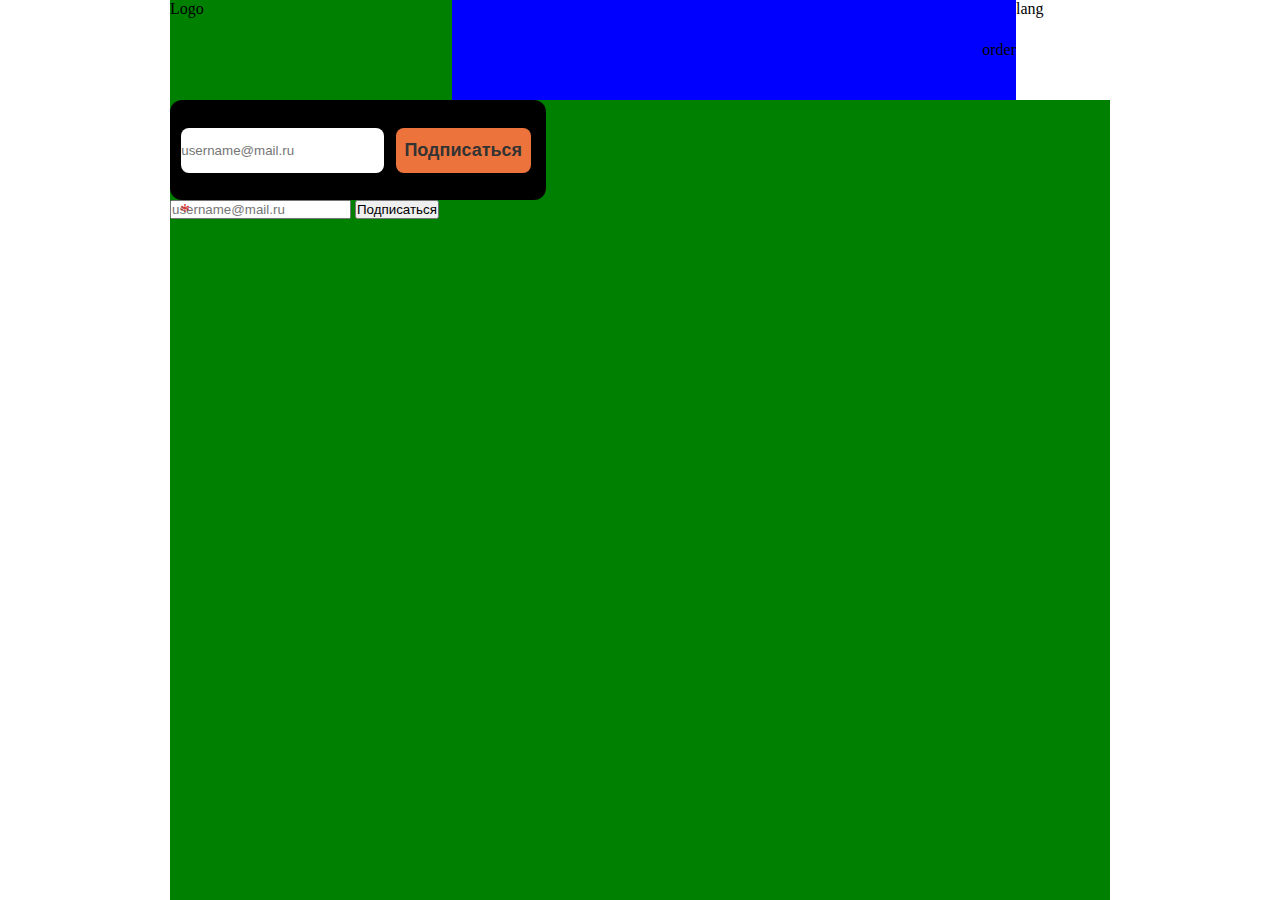
==== index.html @ dcf35868 "123" ====
<!DOCTYPE html>
<html lang="en">

<head>
   <link rel="stylesheet" href="main.css">
   <meta charset="UTF-8">
   <meta http-equiv="X-UA-Compatible" content="IE=edge">
   <meta name="viewport" content="width=device-width, initial-scale=1.0">
   <title>Gassel.pro</title>
</head>

<body>
   <div class="contant">

      <div class="header">
         <div class="header__logo">Logo</div>
         <div class="header__ordermenu">order</div>
         <div class="header__langpanel">lang</div>
      </div>
      <form action="http://mail.hackwork.ru/index.php/lists/yf9056hvs7856/subscribe" method="post">
         <div class="box box-primary borderless"
            style="width: 40%; height: 100px; display: flex; background: black; border-radius: 12px;">

            <div class="box-body" style="width: 60%; float: left; display: flex; ">

               <div class="form-group field-text wrap-email"
                  style="display: flex; width: 100%; justify-content: center; align-items: center;">
                  <input class="form-control field-email field-type-text" placeholder="username@mail.ru" type="text"
                     name="EMAIL" id="EMAIL" style="width: 90%; height: 45%; border-radius: 8px; border: none;" />
               </div>

            </div>
            <div class="box-footer" style="width: 40%;">
               <div class="pull-right" style="display: flex; align-items: center;width: 100%; height: 100%;">
                  <input type="submit" class="btn btn-primary btn-flat" name="yt0" value="Подписаться" style="
                     width: 90%; 
                     height: 45%;
                     border: 0;
                     background: #ec733c;
                     color: #333;
                     font-weight: bold;
                     font-size: 18px;
                     display: inline-block;
                     border-radius: 8px;" />
               </div>
               <div class="clearfix"></div>
            </div>
         </div>
      </form>

      <form class="subform" action="http://mail.hackwork.ru/index.php/lists/yf9056hvs7856/subscribe"" method=" post">
         <div class="sub-wrap-email">
            <div style="position: relative;display: inline-block;" class="wrap-input">
               <span style="color:#d42d2d;font-size:20px;position: absolute;top:0;left: 10px">*</span>
               <input placeholder="username@mail.ru" type="text" class="sub-input" name="EMAIL" id="EMAIL" required="">
            </div>
            <button type="submit" class="sub-btn">Подписаться</button>
         </div>
      </form>


   </div>
</body>

</html>
---- main.css ----
*{
   margin: 0;
   padding: 0;
}

.contant{
   width: 940px;
   height: 900px;
   margin:  0 auto;
   background: green;
}

.header{
   width: 100%;
   height: 100px;
   background: red;
   display: flex;
   align-items: center;
}
.header__logo{
   display: flex;
   background: green;
   height: 100%;
   width: 30%;
}
.header__ordermenu{
   width: 60%;
   display: flex;
   height: 100%;
   background: blue;
   flex-direction: row-reverse;
   align-items: center;
}

.header__langpanel{
   display: flex;
   width: 10%;
   background: white;
   height: 100%;
   flex-directi
   align-items: center;
}
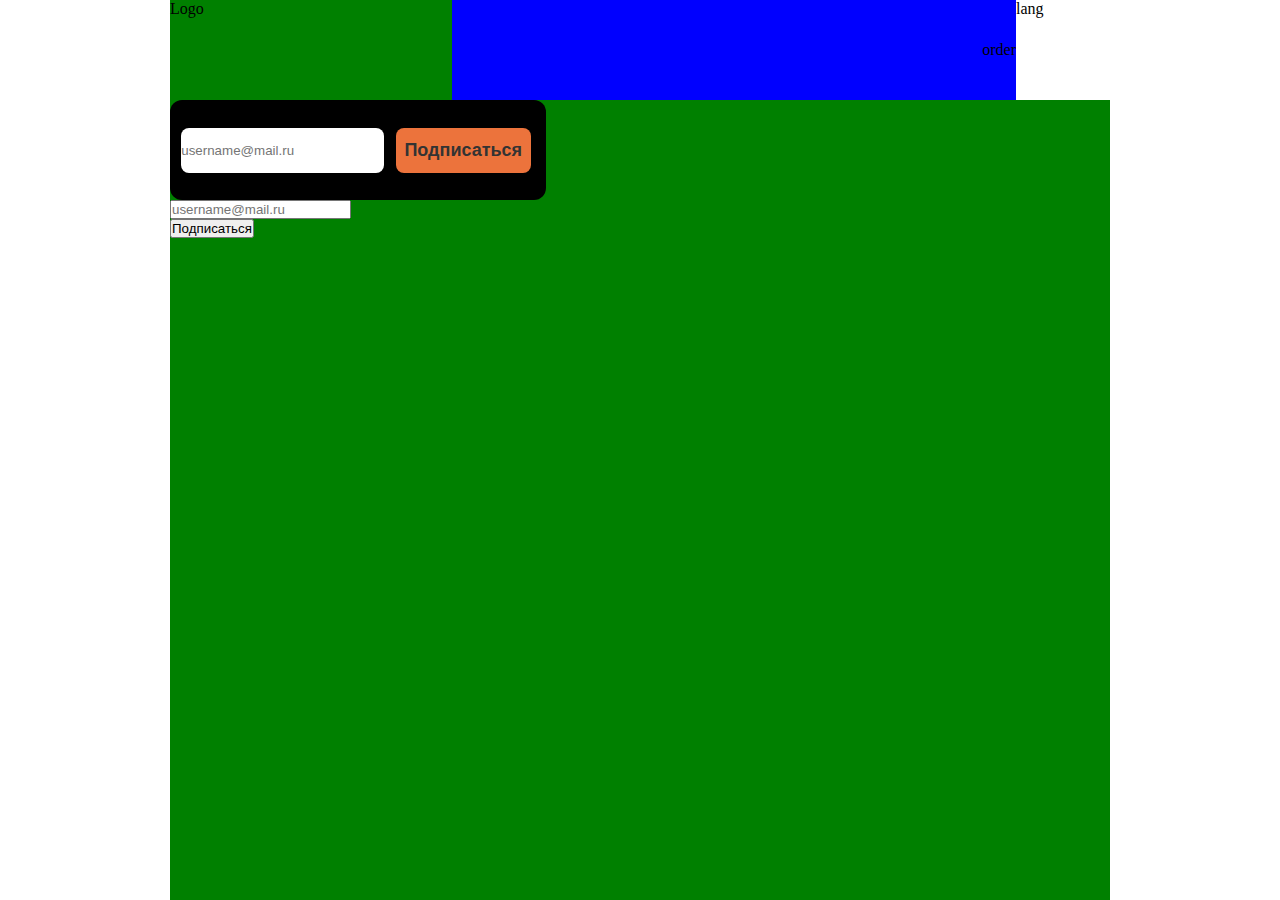
==== commit ffcb41fc: "1" ====
--- a/index.html
+++ b/index.html
@@ -48,13 +48,12 @@
          </div>
       </form>
 
-      <form class="subform" action="http://mail.hackwork.ru/index.php/lists/yf9056hvs7856/subscribe"" method=" post">
-         <div class="sub-wrap-email">
-            <div style="position: relative;display: inline-block;" class="wrap-input">
-               <span style="color:#d42d2d;font-size:20px;position: absolute;top:0;left: 10px">*</span>
-               <input placeholder="username@mail.ru" type="text" class="sub-input" name="EMAIL" id="EMAIL" required="">
+      <form action="http://mail.hackwork.ru/index.php/lists/yf9056hvs7856/subscribe" method=" post">
+         <div>
+            <div>
+               <input placeholder="username@mail.ru" type="text" name="EMAIL" id="EMAIL">
             </div>
-            <button type="submit" class="sub-btn">Подписаться</button>
+            <button type="submit">Подписаться</button>
          </div>
       </form>
 
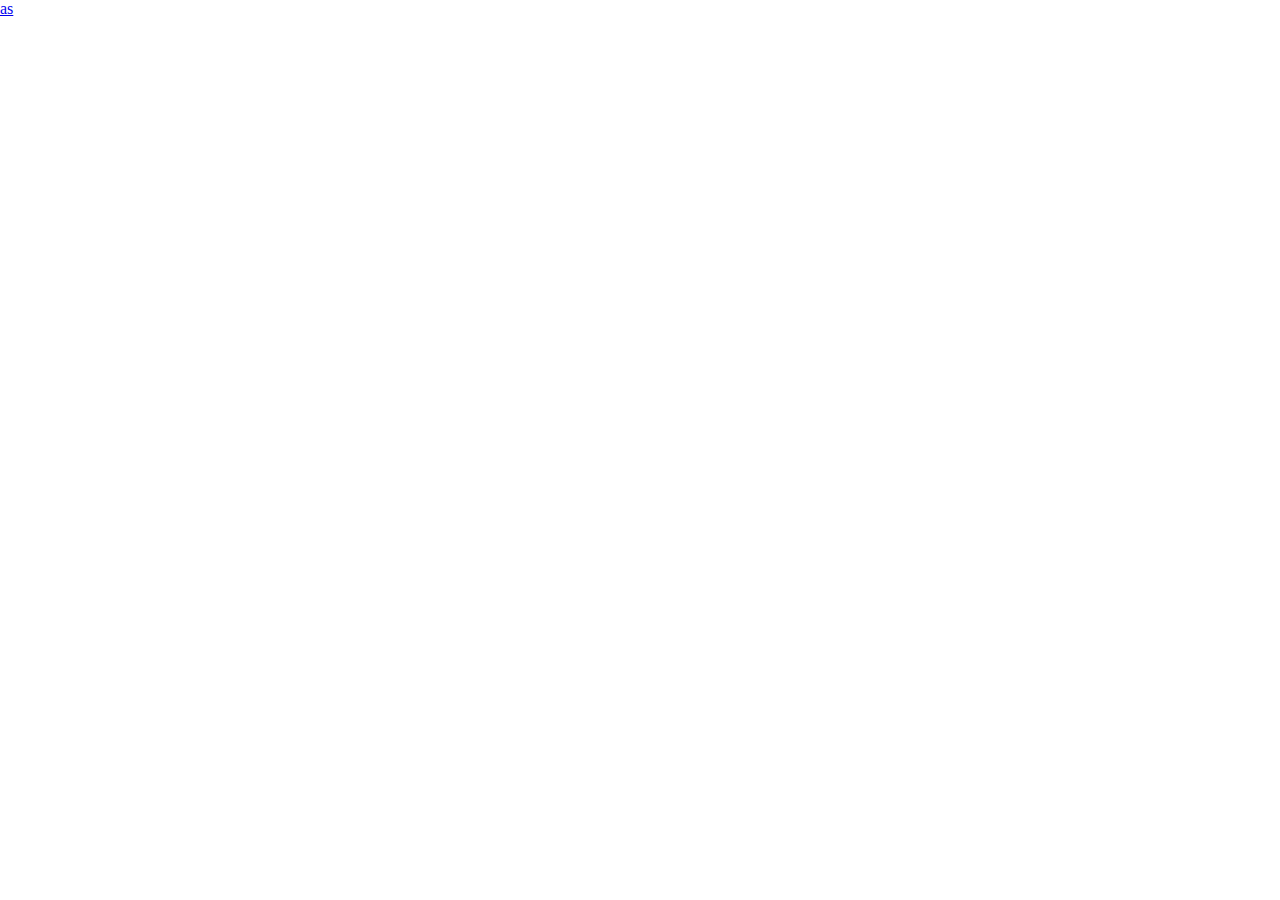
==== commit 2a989775: "EVE" ====
--- a/index.html
+++ b/index.html
@@ -10,55 +10,7 @@
 </head>
 
 <body>
-   <div class="contant">
-
-      <div class="header">
-         <div class="header__logo">Logo</div>
-         <div class="header__ordermenu">order</div>
-         <div class="header__langpanel">lang</div>
-      </div>
-      <form action="http://mail.hackwork.ru/index.php/lists/yf9056hvs7856/subscribe" method="post">
-         <div class="box box-primary borderless"
-            style="width: 40%; height: 100px; display: flex; background: black; border-radius: 12px;">
-
-            <div class="box-body" style="width: 60%; float: left; display: flex; ">
-
-               <div class="form-group field-text wrap-email"
-                  style="display: flex; width: 100%; justify-content: center; align-items: center;">
-                  <input class="form-control field-email field-type-text" placeholder="username@mail.ru" type="text"
-                     name="EMAIL" id="EMAIL" style="width: 90%; height: 45%; border-radius: 8px; border: none;" />
-               </div>
-
-            </div>
-            <div class="box-footer" style="width: 40%;">
-               <div class="pull-right" style="display: flex; align-items: center;width: 100%; height: 100%;">
-                  <input type="submit" class="btn btn-primary btn-flat" name="yt0" value="Подписаться" style="
-                     width: 90%; 
-                     height: 45%;
-                     border: 0;
-                     background: #ec733c;
-                     color: #333;
-                     font-weight: bold;
-                     font-size: 18px;
-                     display: inline-block;
-                     border-radius: 8px;" />
-               </div>
-               <div class="clearfix"></div>
-            </div>
-         </div>
-      </form>
-
-      <form action="http://mail.hackwork.ru/index.php/lists/yf9056hvs7856/subscribe" method=" post">
-         <div>
-            <div>
-               <input placeholder="username@mail.ru" type="text" name="EMAIL" id="EMAIL">
-            </div>
-            <button type="submit">Подписаться</button>
-         </div>
-      </form>
-
-
-   </div>
+   <a href="port/EVA/index.html">as</a>
 </body>
 
 </html>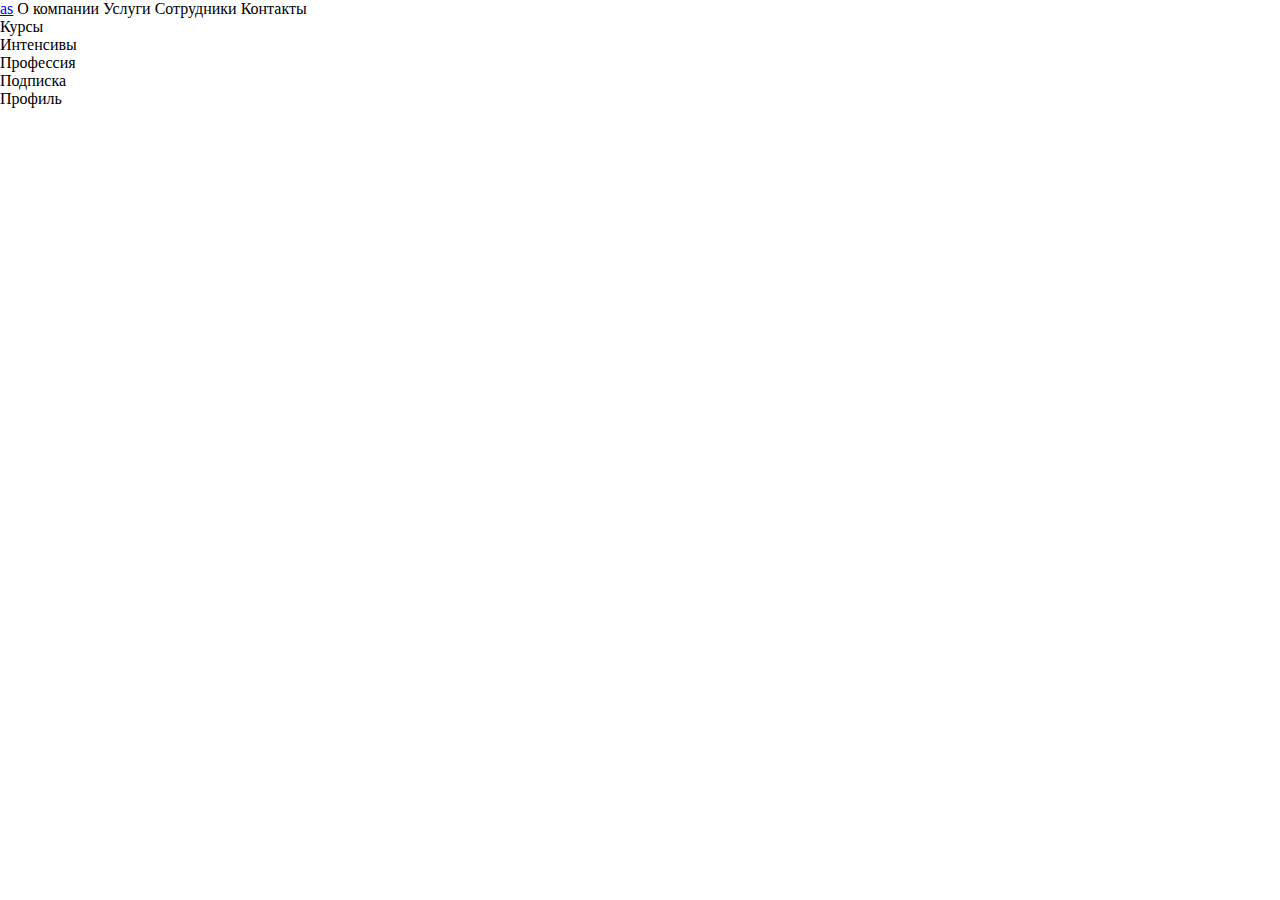
==== commit 4ea8751e: "123" ====
--- a/index.html
+++ b/index.html
@@ -11,6 +11,18 @@
 
 <body>
    <a href="port/EVA/index.html">as</a>
+
+   О компании
+   Услуги
+   Сотрудники
+   Контакты
+   <ul>
+      <li>Курсы</li>
+      <li>Интенсивы</li>
+      <li>Профессия</li>
+      <li>Подписка</li>
+      <li>Профиль</li>
+   </ul>
 </body>
 
 </html>--- a/main.css
+++ b/main.css
@@ -37,6 +37,29 @@
    width: 10%;
    background: white;
    height: 100%;
-   flex-directi
+   
    align-items: center;
+}
+
+ul{
+   width: 100%;
+   height: 100%;
+   list-style: none;
+   text-decoration: 0;
+}
+
+ul li:nth-child()nth-child(){
+   width: 100%;
+   height: 40px;
+   padding-left: 10px;
+   display: flex;
+   align-items: center;
+   color: white;
+   background: #2980B9;
+   border-bottom: 2px solid #2C3E50;
+}
+
+#active{
+   background: #1ABC9C;
+   border-bottom: 1px solid #2ECC71;
 }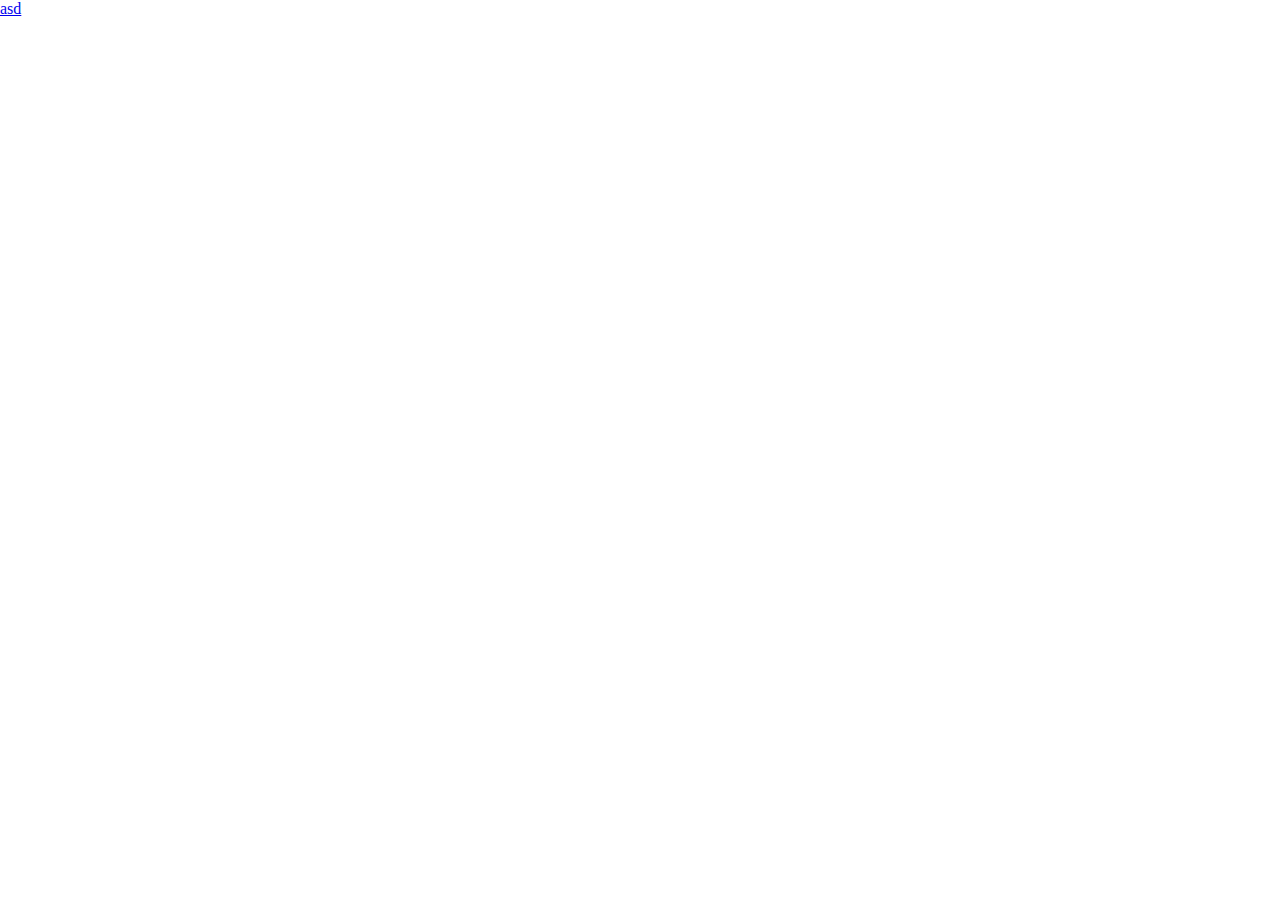
==== commit 6062aefe: "delet all" ====
--- a/index.html
+++ b/index.html
@@ -10,18 +10,9 @@
 </head>
 
 <body>
-   <a href="port/EVA/index.html">as</a>
+   <a href="test/main.html">asd</a>
 
-   О компании
-   Услуги
-   Сотрудники
-   Контакты
-   <ul>
-      <li>Курсы</li>
-      <li>Интенсивы</li>
-      <li>Профессия</li>
-      <li>Подписка</li>
-      <li>Профиль</li>
+
    </ul>
 </body>
 
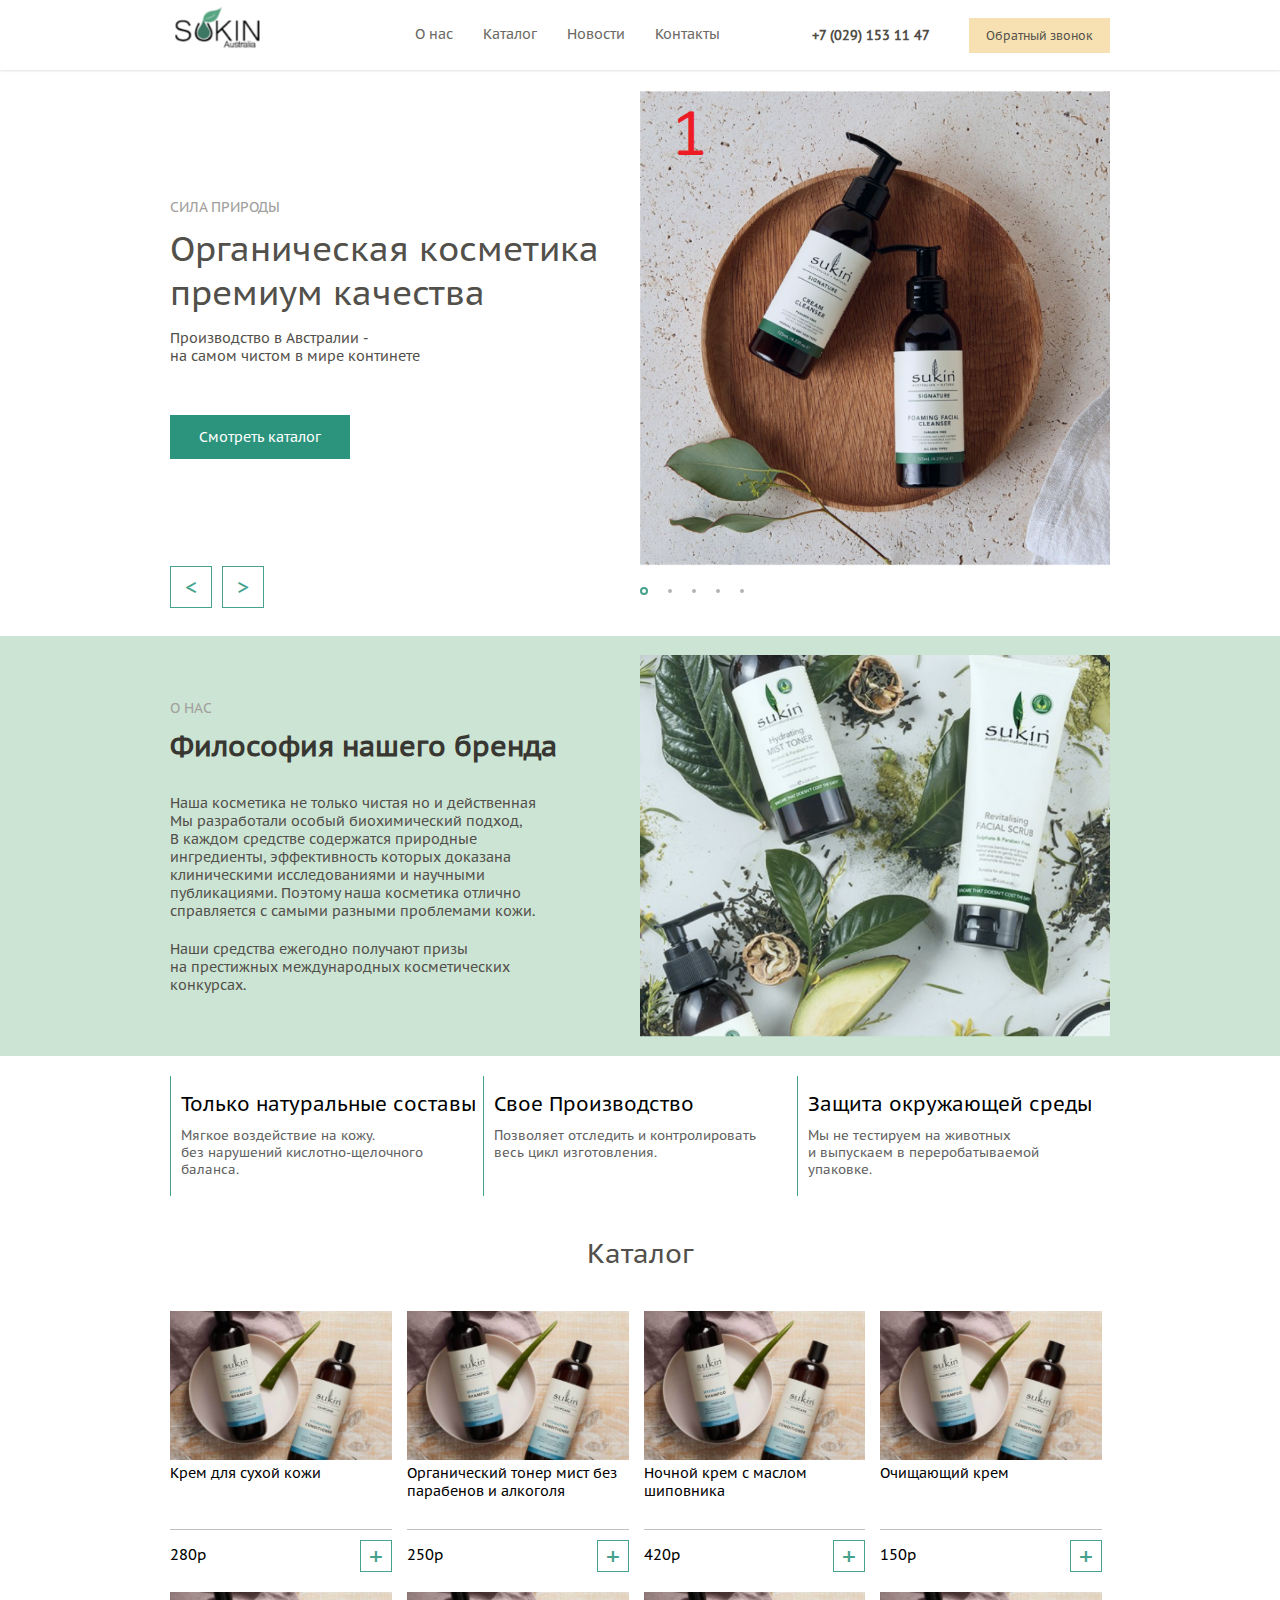
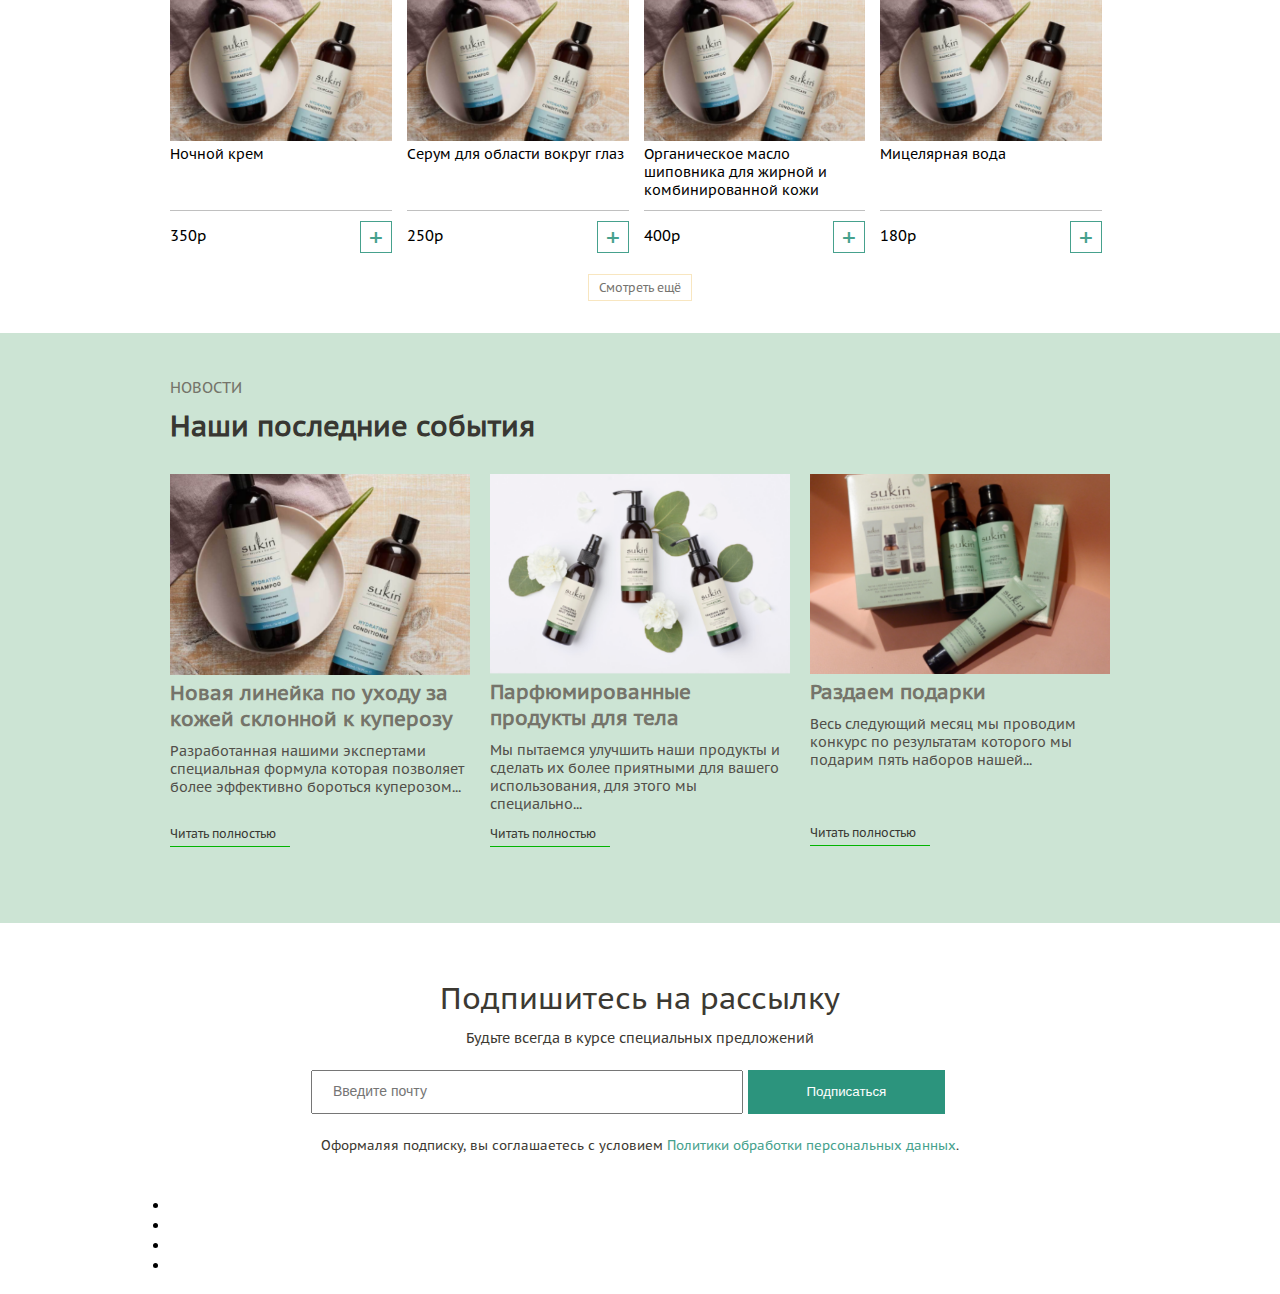
==== commit c3d3c798: "port1" ====
--- a/index.html
+++ b/index.html
@@ -2,18 +2,386 @@
 <html lang="en">
 
 <head>
-   <link rel="stylesheet" href="main.css">
-   <meta charset="UTF-8">
-   <meta http-equiv="X-UA-Compatible" content="IE=edge">
-   <meta name="viewport" content="width=device-width, initial-scale=1.0">
-   <title>Gassel.pro</title>
+    <meta charset="UTF-8">
+    <meta http-equiv="X-UA-Compatible" content="IE=edge">
+    <meta name="viewport" content="width=device-width, initial-scale=1.0">
+    <title>Sokin</title>
+    <link rel="stylesheet" href="styles/style.css">
+    <link rel="shortcut icon" href="img/лого.png" type="image/x-icon">
 </head>
 
 <body>
-   <a href="test/main.html">asd</a>
-
-
-   </ul>
+    <!-- блок обратного звонка -->
+    <div class="recallbg">
+        <div class="wrapper recall">
+            <div class="recall1">
+                <span class="exit " onclick="recallclose()">X</span>
+                <h1>Оставьте ваш номер и мы перезвоним</h1>
+                <h2></h2>
+                <input type="tel" name="recall" id="recalltel" placeholder="+7(__)-___-__-__">
+                <input type="submit" id="recallsub" value="Оставить номер" onclick="recallnext()">
+            </div>
+            <div class="recall2">
+                <img src="" alt="">
+                <h1>Спасибо что оставили номер</h1>
+                <h2>Мы обязательно перезвоним</h2>
+                <input type="button" value="Вернуться на главную" onclick="recallclose()">
+            </div>
+        </div>
+    </div>
+    <!-- Конец блока обратного звонка -->
+    <!-- Шапка -->
+    <header class="header">
+        <div class="wrapper">
+            <div class="header__logo">
+                <img src="img/лого.png" alt="">
+            </div>
+            <div class="header__menu">
+                <ul>
+                    <a href="#about" >
+                        <li>О нас</li>
+                    </a>
+                    <a href="#catalog">
+                        <li>Каталог</li>
+                    </a>
+                    <a href="#news">
+                        <li>Новости</li>
+                    </a>
+                    <a href="#footer">
+                        <li>Контакты</li>
+                    </a>
+                </ul>
+            </div>
+            <div class="header__phone">+7 (029) 153 11 47</div>
+            <div class="header__contact">
+                <a href="#" onclick="racallopen()">Обратный звонок</a>
+            </div>
+        </div>
+    </header>
+    <!-- Конец шапки -->
+    <!-- блока show -->
+    <div class="content">
+        <div class="wrapper show">
+            <div class="content-small">
+                <h4>СИЛА ПРИРОДЫ</h4>
+                <h1>Органическая косметика премиум качества</h1>
+                <h5>Производство в Австралии -<br> на самом чистом в мире континете</h5>
+                <a href="#catalog"><div class="btn-look center-all">Смотреть каталог</div></a>
+            </div>
+            <div class=" content-small">
+                <img src="img/png1.PNG" width="100%"  alt="" id="show">
+            </div>
+            
+                <div class="content-small control1">
+                    <div class="arrow center-all" onclick="back()">
+                        < 
+                    </div> <div class="arrow center-all" onclick="next()">
+                        > 
+                    </div>
+                </div>
+                <div class="content-small control2">
+                    <div class="point p1 point_active"></div>
+                    <div class="point p2"></div>
+                    <div class="point p3"></div>
+                    <div class="point p4"></div>
+                    <div class="point p5"></div>
+                </div>
+            
+        </div>
+    </div>
+    </div>
+    <!-- Конец блока show -->
+    <!-- блок Популярное -->
+    
+    <!-- Конец блока Популярное -->
+    <!-- блок О нас -->
+    <div class="content about-bg" id="about">
+        <div class="wrapper about">
+            <div class="content-small">
+                <h4>О НАС</h4>
+                <h1>Философия нашего бренда</h1>
+                <h5>
+                    <p>
+                        Наша косметика не только чистая но и действенная <br> 
+                        Мы разработали особый биохимический подход, <br>
+                        В каждом средстве содержатся природные<br>
+                        ингредиенты, эффективность которых доказана <br>
+                        клиническими исследованиями и научными <br>
+                       публикациями. Поэтому наша косметика отлично <br>
+                        справляется с самыми разными проблемами кожи. <br>
+                    </p>
+                    <p style="margin-top: 20px;">
+                        Наши средства ежегодно получают призы <br>
+                        на престижных международных косметических <br>
+                        конкурсах. <br>
+                    </p>
+                    
+                </h5>
+                
+            </div>
+            <div class="content-small">
+                <img src="img/about.png" width="100%" alt="">
+            </div>
+        </div>
+    </div>
+    <div class="content">
+        <div class="wrapper about_under ">
+            <ul >
+                <li>
+                    <h2>Только натуральные составы</h2>
+                    <h3>
+                        Мягкое воздействие на кожу. <br>
+                        без нарушений кислотно-щелочного <br>
+                        баланса.
+                    </h3>
+                </li>
+                <li>
+                    <h2>Свое Производство</h2>
+                    <h3>
+                        Позволяет отследить и контролировать <br>
+                        весь цикл изготовления.
+                    </h3>
+                </li>
+                <li>
+                    <h2>Защита окружающей среды</h2>
+                    <h3>
+                        Мы не тестируем на животных <br>
+                        и выпускаем в переробатываемой <br>
+                        упаковке. 
+                    </h3>
+                </li>
+            </ul>
+        </div>
+    </div>
+    <!-- Конец блока О нас -->
+    <!-- Блок Каталог -->
+    <div class="content" id="catalog">
+        <div class="wrapper catalog">
+            <h2>Каталог</h2>
+            <ul>
+                <li>
+                    <img src="img/news1.png" width="100%" alt="">
+                    <h3>Крем для сухой кожи</h3>
+                    <span></span>
+                    <div class="price">
+                        <a href="">280р</a>
+                        <div class="btn-add center-all">+</div>
+                    </div>
+                </li>
+                <li>
+                    <img src="img/news1.png" width="100%" alt="">
+                    <h3>Органический тонер мист без парабенов и алкоголя</h3>
+                    <span></span>
+                    <div class="price">
+                        <a href="">250р</a>
+                        <div class="btn-add center-all">+</div>
+                    </div>
+                </li>
+                <li>
+                    <img src="img/news1.png" width="100%" alt="">
+                    <h3>Ночной крем с маслом шиповника</h3>
+                    <span></span>
+                    <div class="price">
+                        <a href="">420р</a>
+                        <div class="btn-add center-all">+</div>
+                    </div>
+                </li>
+                <li class="lastli">
+                    <img src="img/news1.png" width="100%" alt="">
+                    <h3>Очищающий крем</h3>
+                    <span></span>
+                    <div class="price">
+                        <a href="">150р</a>
+                        <div class="btn-add center-all">+</div>
+                    </div>
+                </li>
+                
+                <li>
+                    <img src="img/news1.png" width="100%" alt="">
+                    <h3>Ночной крем</h3>
+                    <span></span>
+                    <div class="price">
+                        <a href="">350р</a>
+                        <div class="btn-add center-all">+</div>
+                    </div>
+                </li>
+                <li>
+                    <img src="img/news1.png" width="100%" alt="">
+                    <h3 >Серум для области вокруг глаз</h3>
+                    <span ></span>
+                    <div class="price">
+                        <a href="">250р</a>
+                        <div class="btn-add center-all">+</div>
+                    </div>
+                </li>
+                <li>
+                    <img src="img/news1.png" width="100%" alt="">
+                    <h3 >Органическое масло шиповника для жирной и комбинированной кожи</h3>
+                    <span></span>
+                    <div class="price">
+                        <a href="">400р</a>
+                        <div class="btn-add center-all">+</div>
+                    </div>
+                </li>
+                <li class="lastli">
+                    <img src="img/news1.png" width="100%" alt="">
+                    <h3>Мицелярная вода</h3>
+                    <span></span>
+                    <div class="price">
+                        <a href="">180р</a>
+                        <div class="btn-add center-all">+</div>
+                    </div>
+                </li>
+
+                <div class="showmore center-all">
+                    <span class="btn-show" onclick="show()">
+                        Смотреть ещё
+                    </span>
+                </div>
+
+                <div class="catalog_hidded">
+                    <li>
+                        <img src="img/news1.png" width="100%" alt="">
+                        <h3>Название товара</h3>
+                        <span></span>
+                        <div class="price">
+                            <a href="">Цена</a>
+                            <div class="btn-add center-all">+</div>
+                        </div>
+                    </li>
+                    <li>
+                        <img src="img/news1.png" width="100%" alt="">
+                        <h3>Название товара</h3>
+                        <span></span>
+                        <div class="price">
+                            <a href="">Цена</a>
+                            <div class="btn-add center-all">+</div>
+                        </div>
+                    </li>
+                    <li>
+                        <img src="img/news1.png" width="100%" alt="">
+                        <h3>Название товара</h3>
+                        <span></span>
+                        <div class="price">
+                            <a href="">Цена</a>
+                            <div class="btn-add center-all">+</div>
+                        </div>
+                    </li>
+                    <li class="lastli">
+                        <img src="img/news1.png" width="100%" alt="">
+                        <h3>Название товара</h3>
+                        <span></span>
+                        <div class="price">
+                            <a href="">Цена</a>
+                            <div class="btn-add center-all">+</div>
+                        </div>
+                    </li>
+                    
+                    <li>
+                        <img src="img/news1.png" width="100%" alt="">
+                        <h3>Название товара</h3>
+                        <span></span>
+                        <div class="price">
+                            <a href="">Цена</a>
+                            <div class="btn-add center-all">+</div>
+                        </div>
+                    </li>
+                    <li>
+                        <img src="img/news1.png" width="100%" alt="">
+                        <h3>Название товара</h3>
+                        <span></span>
+                        <div class="price">
+                            <a href="">Цена</a>
+                            <div class="btn-add center-all">+</div>
+                        </div>
+                    </li>
+                    <li>
+                        <img src="img/news1.png" width="100%" alt="">
+                        <h3>Название товара</h3>
+                        <span></span>
+                        <div class="price">
+                            <a href="">Цена</a>
+                            <div class="btn-add center-all">+</div>
+                        </div>
+                    </li>
+                    <li class="lastli">
+                        <img src="img/news1.png" width="100%" alt="">
+                        <h3>Название товара</h3>
+                        <span></span>
+                        <div class="price">
+                            <a href="">Цена</a>
+                            <div class="btn-add center-all">+</div>
+                        </div>
+                    </li>
+                </div>
+                <div class="hidemore center-all">
+                    <span class="btn-show" onclick="hide()">
+                        Скрыть
+                    </span>
+                </div>
+            </ul>
+        </div>
+    </div>
+    <!-- Конец блока Каталог -->
+    
+    <!-- Блок Новости -->
+    <div class="content news-bg" id="news">
+        <div class="wrapper news">
+            <h4>НОВОСТИ</h4>
+            <h2>Наши последние события</h2>
+            <ul>
+                <li >
+                    <img src="img/news1.png" width="100%" alt="" >
+                    <h4>Новая линейка по уходу за кожей склонной к куперозу</h4>
+                    <h5>Разработанная нашими экспертами специальная формула которая позволяет более эффективно бороться куперозом...</h5>
+                    <div class="btn-readmore" style="margin-top: 30px;">Читать полностью</div>
+                </li>
+                <li >
+                    <img src="img/news2.png" width="100%" alt="" >
+                    <h4>Парфюмированные продукты для тела</h4>
+                    <h5>Мы пытаемся улучшить наши продукты и сделать их более приятными для вашего использования, для этого мы специально...</h5>
+                    <div class="btn-readmore" style="margin-top: 13px;">Читать полностью</div>
+                </li>
+                <li >
+                    <img src="img/news3.png" width="100%" alt="" >
+                    <h4>Раздаем подарки</h4>
+                    <h5>Весь следующий месяц мы проводим конкурс по результатам которого мы подарим пять наборов нашей...</h5>
+                    <div class="btn-readmore" style="margin-top: 56px;">Читать полностью</div>
+                </li>
+            </ul>
+        </div>
+    </div>
+    <!-- Конец блока Новости -->
+    <!-- Блок подписка -->
+    <div class="content">
+        <div class="wrapper sub">
+            <h3>Подпишитесь на рассылку</h3>
+            <h4>Будьте всегда в курсе специальных предложений</h4>
+            <div class="sub__form">
+                <form action="post" >
+                    <input type="email" placeholder="Введите почту">
+                    <input type="button" class="sub-btn" value="Подписаться">
+                </form>
+             </div>
+            <h4 style="font-size: 13px;">Оформаляя подписку, вы соглашаетесь с условием <span>Политики обработки персональных данных</span>.</h4>
+        </div>
+    </div>
+    <!-- конец блока подписка -->
+    <div class="content footer-bg" id="footer">
+        <div class="wrapper footer">
+            <ul class="footer__nav">
+                <li class="nav__item">
+                    <img src="" alt="">
+                    <span></span>
+                </li>
+                <li class="nav__item"></li>
+                <li class="nav__item"></li>
+                <li class="nav__item"></li>
+            </ul>
+        </div>
+    </div>
+    <script src="styles/jquery.js"></script>
+    <script src="styles/index.js"></script>
 </body>
 
 </html>--- a/styles/style.css
+++ b/styles/style.css
@@ -0,0 +1,447 @@
+/* Основа */
+*{
+    margin: 0;
+    padding: 0;}
+body{
+    font-family: 'Roanne';}
+a{color: black; text-decoration: none;}
+@font-face {
+    font-family: 'Roanne'; 
+    src: url(fonts/RoanneCondLight.otf);}
+/* Общие теги */
+.center-all{
+    display: flex;
+    justify-content: center;
+    align-items: center;}
+.wrapper{
+    width: 940px;
+    height: 100%;
+    margin: 0 auto;}
+.content{
+    width: 100%;
+    height: auto;
+    padding: 20px 0 20px 0;
+    float: left;}
+.content-small{
+    width: 50%;
+    height: 100%;
+    float: left;
+    display: flex;
+    flex-direction: column;
+    justify-content: center;}
+.content h1{
+    font-size: 34px;
+    font-weight: 300;
+    color: #52504A;}
+.content h4{
+    font-size: 14px;
+    font-weight: 100;
+    color: #A2A19D;}
+.content h5{
+    font-size: 14px;
+    font-weight: 100;
+    color: #52504A;}
+
+/* Кнопка посмотреть */
+.btn-look{
+    width: 180px;
+    height: auto;
+    padding: 13px 0 13px 0;
+    background: #2C947D;
+    color: white;
+    font-size: 14px;
+    user-select: none;}
+.btn-look:hover{
+    background: #206b5b;}
+.btn-look:active{
+    background: #18493f;}
+.test{outline: 1px solid red;}
+.test2{outline: 1px solid green;}
+
+
+/* Блок обратного звонка */
+.recallbg{
+    display: none;
+    position: fixed;
+    width:100vw;
+    background: rgba(0, 0, 0, 0.315);
+    height: 100vh;
+}
+.recall{
+    height: 30%;
+    width: 30%;
+    margin-top: 15%;
+    background: white;
+}
+.recall1 .exit{
+    padding: 10px 20px 10px 20px;
+    width: auto;
+    float: right;
+    height: auto;
+}
+
+
+.recall1 h1{
+    width: 100%;
+    float: left;
+    font-size: 21px;
+    margin-top: 10px;
+    text-align: center;
+    color: #54524C;
+}
+#recalltel{
+    width: 80%;
+    height: 30px;
+    float: left;
+    margin: 30px 0 10px 10%;
+    border: 1px solid #2C947D;
+}
+#recalltel::placeholder{
+    padding-left: 10px;
+}
+#recalltel:focus{
+    padding-left: 10px;
+    font-family: 'Roanne';
+}
+#recallsub{
+    width: 30%;
+    margin: 20px 0 0 35%;
+    height: 35px;
+    float: left;
+    background: white;
+    color: #2C947D;
+    border: 1px solid #2C947D;
+    transition: 0.2s;
+}
+#recallsub:hover{
+    background: #2C947D;
+    color: white;
+    transition: 0.2s;
+}
+.recall2{
+    display: none;
+}
+.recall2 h1{
+    width: 100%;
+    float: left;
+    font-size: 25px;
+    margin-top: 50px;
+    text-align: center;
+    color: #54524C;
+}
+.recall2 h2{
+    width: 100%;
+    float: left;
+    font-size: 11px;
+    margin-top: 10px;
+    text-align: center;
+    color: black;
+}
+.recall2 input{
+    width: 35%;
+    margin: 40px 0 0 33%;
+    height: 35px;
+    float: left;
+    background: white;
+    color: #2C947D;
+    border: 1px solid #2C947D;
+    transition: 0.2s;
+}
+.recall2 input:hover{
+    background: #2C947D;
+    color: white;
+    transition: 0.2s;
+}
+/* Конец блока обратного звонка */
+/* Начало шапки */
+.header{
+    width: 100%;
+    height: 60px;
+    padding: 5px 0 5px 0;
+    box-shadow: 0px 1px 2px rgb(224, 224, 224);
+    color: #54524C;
+    float: left;}
+.header .wrapper{
+    height: 100%;
+    display: flex;
+    flex-direction: row;
+    justify-content: space-between;
+    align-items: center;}
+.header__logo{
+    width: 10%;
+    height: 100%;}
+.header__logo img{
+    margin-top: 0 auto;
+    max-width: 100%;}
+.header__phone{
+    height: auto;
+    width: auto;
+    color: #504D47;
+    font-weight: 700;
+    font-size: 13px;}
+.header__phone:hover{
+    color: #353430;}
+.header__contact{
+    width: auto;
+    height: auto;
+    padding: 10px 17px 10px 17px;
+    font-size: 12px;
+    font-weight: 200;
+    text-align: center;
+    transition: 0.2s;
+    background: #F7E1B2;}
+.header__contact:hover{
+    background: #f7d794;
+    transition: 0.2s;}
+.header__contact a{color: #54524C;}
+/* Меню шапки */
+.header__menu{
+    width: 50%;
+    height: auto;}
+.header__menu ul{
+    width: 90%;
+    margin: 0 auto;
+    list-style: none;
+    display: flex;
+    justify-content: flex-end;}
+.header__menu li{
+    height: 20px;
+    font-size: 14px;
+    color: #6B6963;
+    margin-right: 30px;
+    float: left;}
+.header__menu li:hover{
+    border-bottom: 1px solid #46A18D;}
+/* Конец шапки */
+
+/* Блок Show */
+.show{
+    height: 476px;}
+.show h1{
+    margin: 10px 0 15px 0;}
+.show .btn-look{
+    margin-top: 50px;}
+/* Контроль панель */
+.control1{
+    display: block;
+    height: 50px;}
+.control1 .arrow{
+    width: 40px;
+    height: 40px;
+    margin-right: 10px;
+    border:  1px solid #46A18D;
+    color:#46A18D;
+    font-size: 22px;
+    font-weight: 100;
+    transition: 0.2s;
+    float: left;}
+.control1 .arrow:hover{
+    background: #46A18D;
+    color: white;
+    transition: 0.2s;}
+.control2{
+    height: 50px;
+    display: flex;
+    justify-content: flex-start;
+    align-items: center;
+    flex-direction: row;}
+.control2 .point{
+    width: 4px;
+    height: 4px;
+    margin-right: 20px;
+    border-radius: 4px;
+    background: #b4b4b4;}
+.control2 .point_active{
+    background: white;
+    border: 2px solid #46A18D;}
+/* Конец блока show */
+/* Блок о нас */
+.about{
+    height: 380px;}
+.about-bg{
+    background: #CCE4D4;}
+h4{font-size: 15px; color: #383732;}
+.about h1{
+    margin: 10px 0 30px 0;
+    font-size: 28px;
+    font-weight: 800;
+    color: #383732;}
+/* Блок под блоком о нас */
+.about_under{
+    height: 120px;}
+.about_under ul{
+    width: 100%;
+    height: 100%;
+    display: flex;
+    flex-flow: row nowrap;
+    list-style: none;}
+.about_under li{
+    width: 40%;
+    
+    padding-top: 15px;
+    padding-left: 10px;
+    border-left: 1px solid #46A18D;}
+.about_under li h2{
+    font-size: 20px; font-weight: 400;}
+.about_under li h3{
+    margin-top: 10px;
+    font-size: 13px;color: #616161; font-weight: 100;}
+/* Конец блока о нас */
+/* Блок Каталог */
+.catalog h2{
+    width: 100%;
+    height: 40px;
+    font-weight: 300;
+    color: #52504A;
+    margin-bottom: 30px;
+    text-align: center;
+    font-size: 27px;}
+.catalog ul{
+    width: 100%;
+    height: auto;
+    padding: 5px 0 10px 0;
+    display: flex;
+    flex-wrap: wrap;
+list-style: none;}
+.catalog li{
+    max-width: 23.6%;
+    margin-bottom: 20px;
+    margin-right: 15px;}
+.catalog .lastli{
+    margin-right: 0;}
+.catalog li h3{
+    font-weight: 300;
+    height: 65px;
+    font-size: 14px;}
+.catalog li span{
+    min-width: 100%;
+    border-top: 1px solid silver;
+    float: left;}
+.price{
+    width: 100%;
+    height: 30px;}
+.price a{
+    margin-top: 15px;
+    font-size: 15px;
+    color: black;
+    font-weight: 200;
+    float: left;}
+.price .btn-add{
+    width: 30px;
+    height: 30px;
+    margin-top: 10px;
+    border: 1px solid #46A18D;
+    font-size: 25px;
+    
+    transition: 0.2s;
+    font-weight: 100;
+    color: #46A18D;
+    float: right;}
+.price .btn-add:hover{
+    background:#46A18D;
+    color: white;
+    transition: 0.2s;}
+
+.catalog_hidded{
+    display: none;
+    width: 100%;
+    height: auto;
+    padding: 5px 0 10px 0;
+    flex-wrap: wrap;
+list-style: none;}
+.showmore{
+    width: 100%;
+    height: 30px;}
+.btn-show{
+    padding: 5px 10px 5px 10px ;
+    font-weight: 100;
+    font-size: 12px;
+    color: #76746F;
+    border: 1px solid #F8E6C0;
+    transition: 0.2s;}
+.btn-show:hover{
+    background: #f8d78f;
+    color: white;
+    transition: 0.2s;}
+.hidemore{
+    display: none;
+    width: 100%;
+    height: 30px;}
+/* Конец блока Каталог */
+/* Блок новости */
+.news{
+    height: 500px;
+    padding: 25px 0 25px 0;}
+.news-bg{
+    background: #CCE4D4;}
+.news h2{
+    font-size: 28px;
+    font-weight: 800;
+    color: #383732;
+    margin: 10px 0 30px 0;}
+.news h4{font-size: 15px; color: #75746a;}
+.news ul{
+    height: 390px;
+    display: flex;}
+.news li{
+    width: 50%;
+    height: 390px;
+    margin-right: 20px;
+    display: flex;
+    flex-direction: column;}
+.news li:last-child{
+    margin-right: 0;}
+.news li h4{
+    margin-top: 5px;
+    font-weight: 600;
+    font-size: 20px;}
+.news li h5{
+    margin-top: 10px;}
+.news .btn-readmore{
+    width: 40%;
+    color: #383732;
+    border-bottom: 1px solid rgb(1, 180, 1);
+    font-size: 12px;
+padding-bottom: 5px;}
+/* Конец блока новости */
+/* Блок подписки */
+.sub{
+    min-height: 120px;
+    display:flex;
+    flex-direction: column;
+    align-items: center;}
+.sub__form{
+    width: 100%;
+    min-height: 90px;
+    display: flex;
+    justify-content: center;
+    align-items: center;}
+.sub__form form{
+    width: 70%;}
+.sub__form input{
+    width: 65%;
+    height: 40px;}
+.sub__form input::placeholder{
+    padding-left: 20px;
+    font-size: 14px;}
+.sub__form .sub-btn{
+    width: 30%;
+    height: 44px;
+    border: none;
+    color: white;
+    background: #2C947D;}
+.sub h3{
+    margin-top: 35px;
+    font-weight: 200;
+    color: #3C3932;
+    margin-bottom: 12px;
+    font-size: 30px;}
+.sub h4{
+    color: #3C3932;
+    font-weight: 400;}
+.sub span{
+    color: #46A18D;transform: 0.2s;}
+.sub span:hover{
+    color: #1c7965;
+    transform: 0.2s;}
+/* Конец блока подписки */
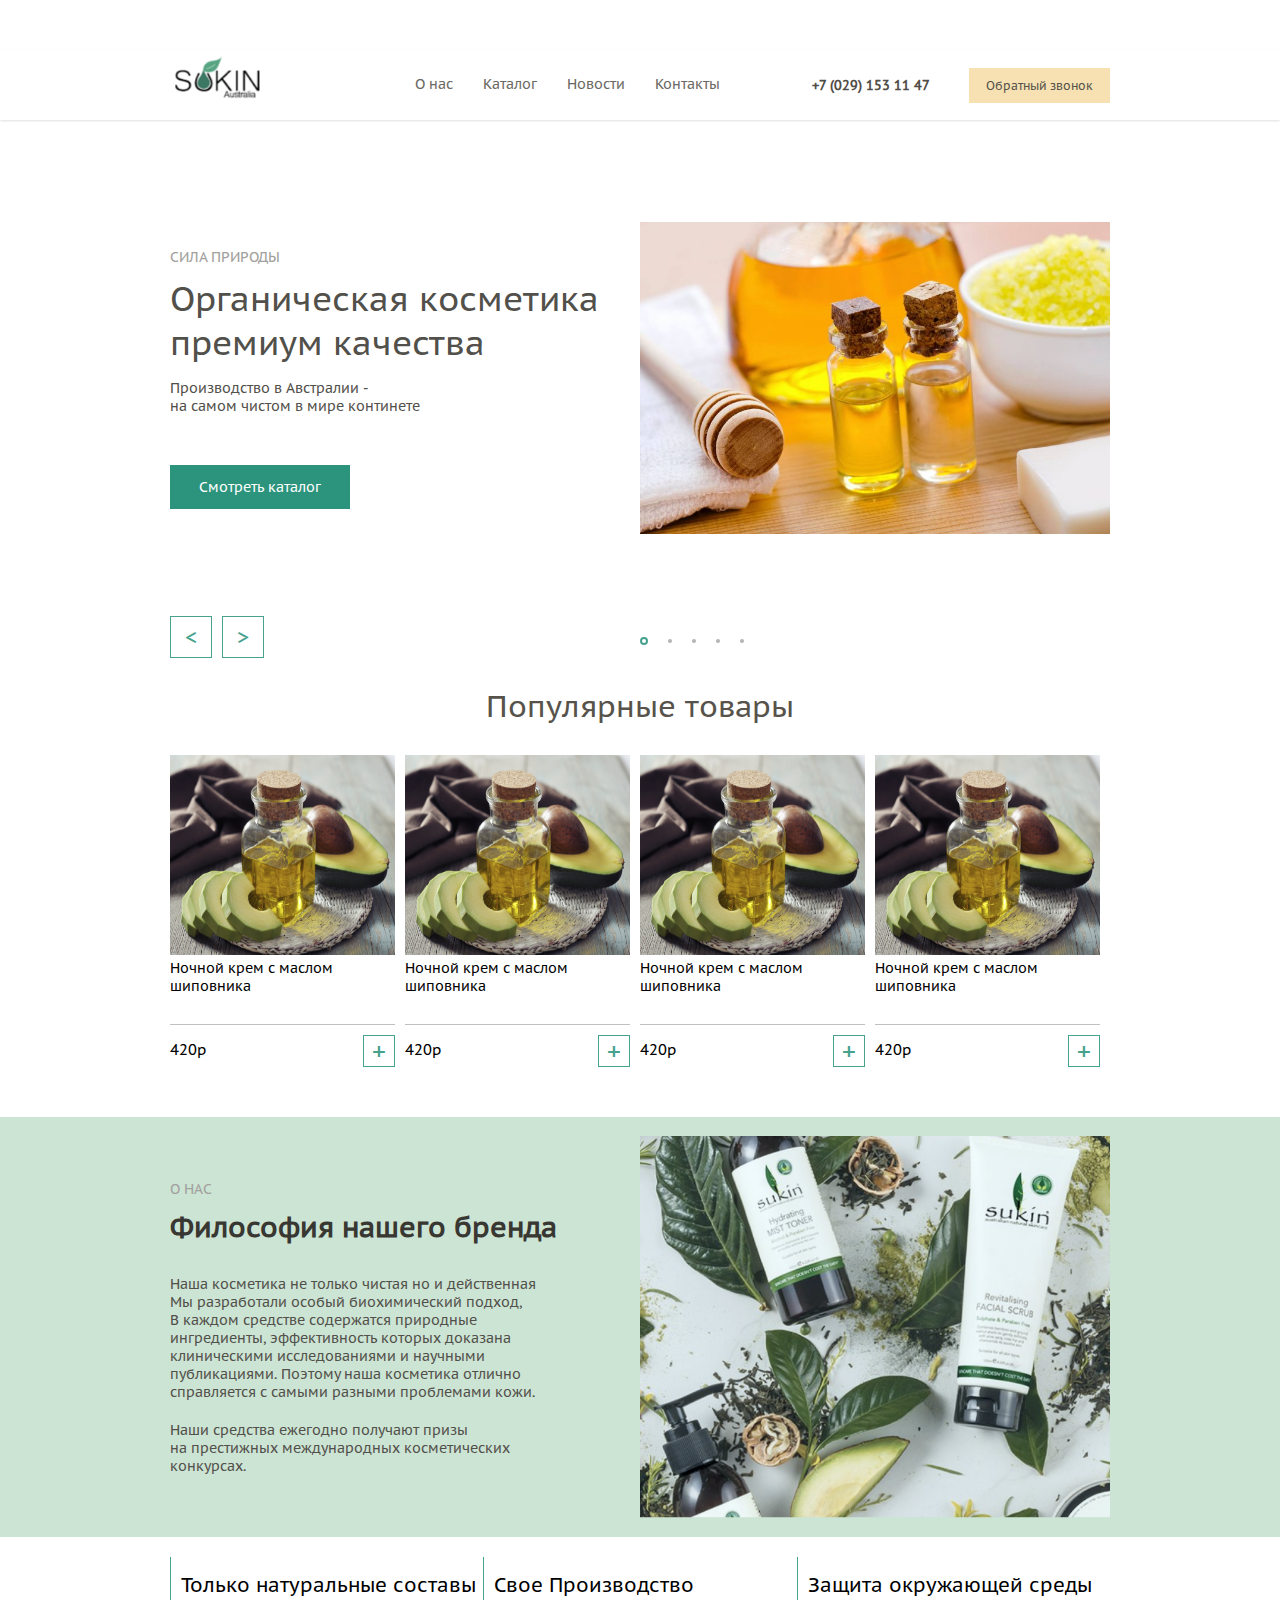
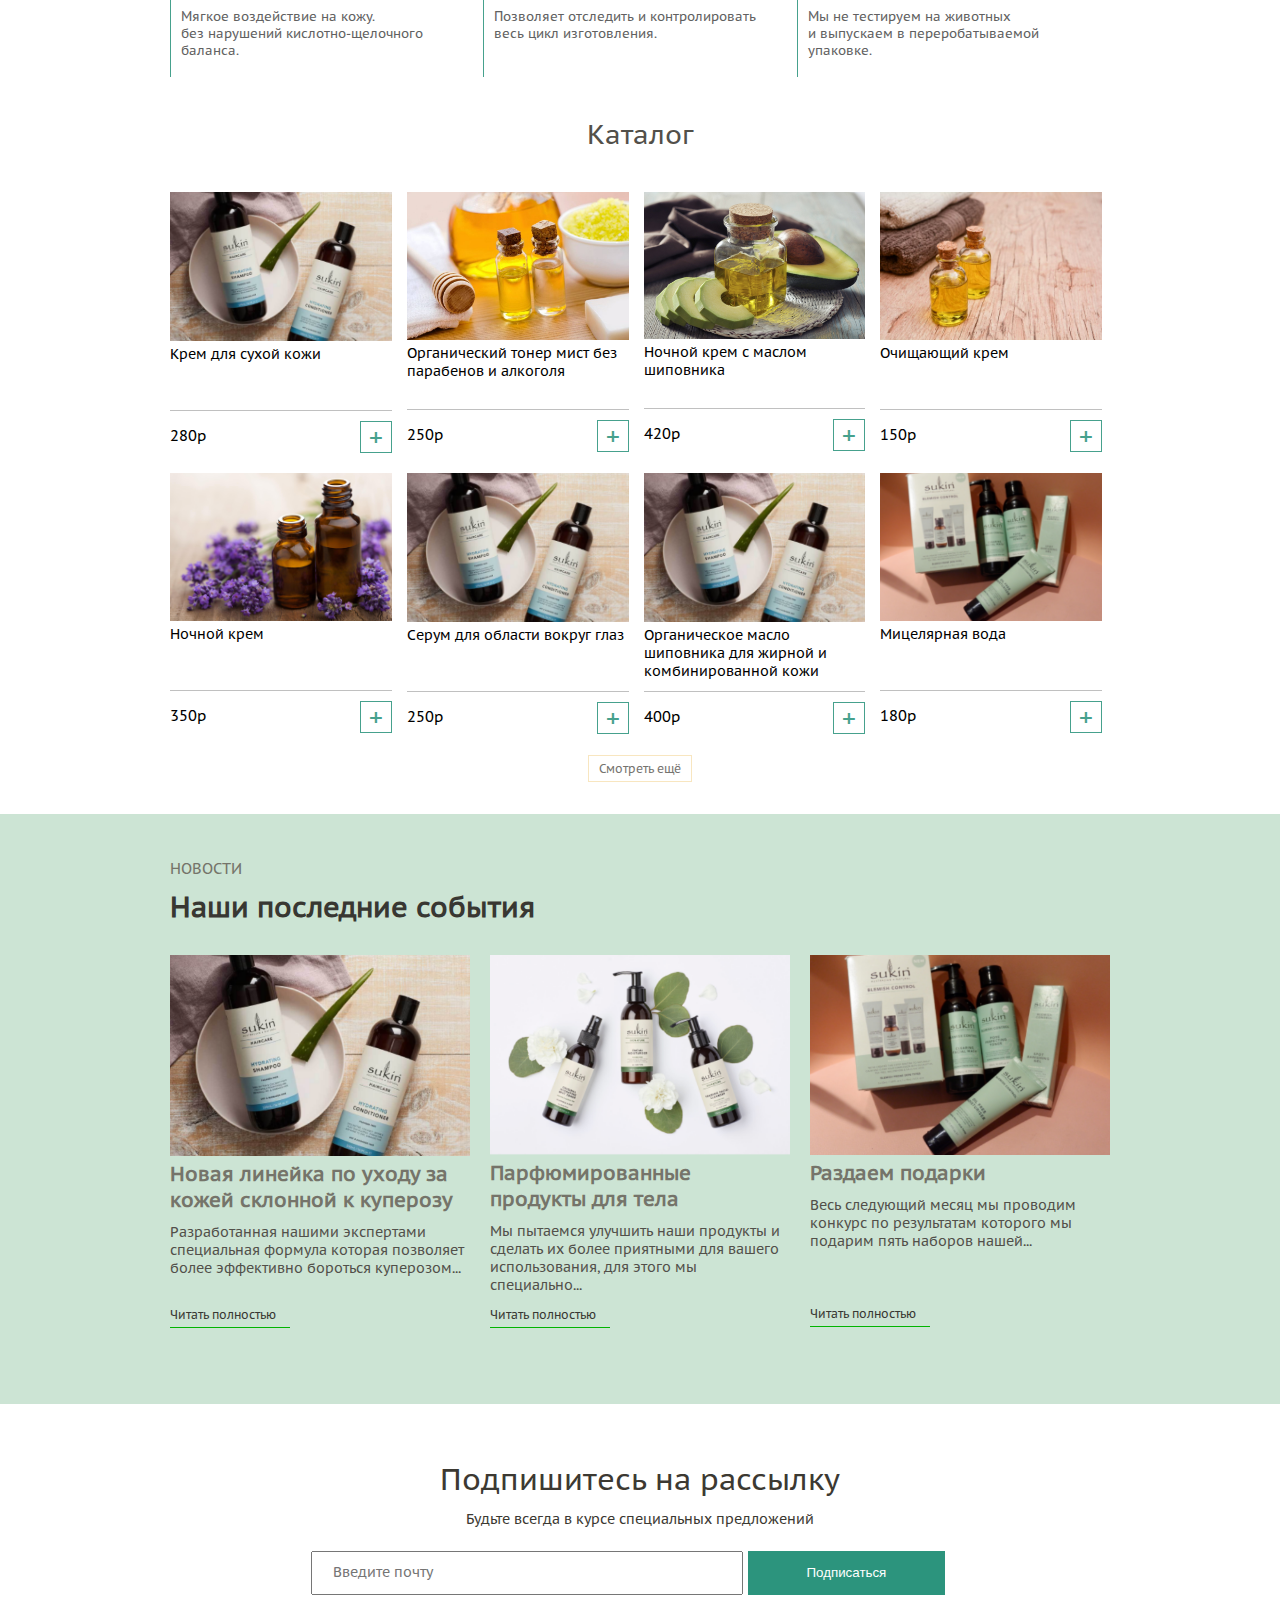
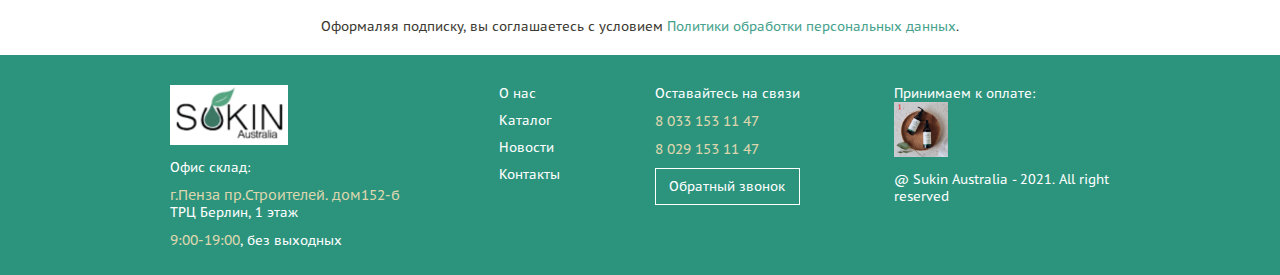
==== commit 787963e4: "Первая работа" ====
--- a/index.html
+++ b/index.html
@@ -18,7 +18,7 @@
                 <span class="exit " onclick="recallclose()">X</span>
                 <h1>Оставьте ваш номер и мы перезвоним</h1>
                 <h2></h2>
-                <input type="tel" name="recall" id="recalltel" placeholder="+7(__)-___-__-__">
+                <input type="tel" name="recall" id="recalltel" placeholder="+7(__)-___-__-__" >
                 <input type="submit" id="recallsub" value="Оставить номер" onclick="recallnext()">
             </div>
             <div class="recall2">
@@ -69,7 +69,7 @@
                 <a href="#catalog"><div class="btn-look center-all">Смотреть каталог</div></a>
             </div>
             <div class=" content-small">
-                <img src="img/png1.PNG" width="100%"  alt="" id="show">
+                <img src="img/first1.jpg" width="100%"  alt="" id="show">
             </div>
             
                 <div class="content-small control1">
@@ -91,8 +91,52 @@
     </div>
     </div>
     <!-- Конец блока show -->
+    
     <!-- блок Популярное -->
-    
+    <div class="contant">
+        <div class="wrapper popular">
+            <h1>Популярные товары</h1>
+            <ul >
+                <li >
+                    <img src="img/first2.jpg" alt="">
+                    <h3>Ночной крем с маслом шиповника</h3>
+                    <span></span>
+                    <div class="price">
+                        <a href="">420р</a>
+                        <div class="btn-add center-all">+</div>
+                    </div>
+                </li>
+                <li>
+                    <img src="img/first2.jpg"   alt="">
+                    <h3>Ночной крем с маслом шиповника</h3>
+                    <span></span>
+                    <div class="price">
+                        <a href="">420р</a>
+                        <div class="btn-add center-all">+</div>
+                    </div>
+                </li>
+                <li >
+                    <img src="img/first2.jpg"  alt="">
+                    <h3>Ночной крем с маслом шиповника</h3>
+                    <span></span>
+                    <div class="price">
+                        <a href="">420р</a>
+                        <div class="btn-add center-all">+</div>
+                    </div>
+                </li>
+                <li >
+                    <img src="img/first2.jpg" alt="">
+                    <h3>Ночной крем с маслом шиповника</h3>
+                    <span></span>
+                    <div class="price">
+                        <a href="">420р</a>
+                        <div class="btn-add center-all">+</div>
+                    </div>
+                </li>
+                
+            </ul>
+        </div>
+    </div>
     <!-- Конец блока Популярное -->
     <!-- блок О нас -->
     <div class="content about-bg" id="about">
@@ -169,7 +213,7 @@
                     </div>
                 </li>
                 <li>
-                    <img src="img/news1.png" width="100%" alt="">
+                    <img src="img/first1.jpg" width="100%" alt="">
                     <h3>Органический тонер мист без парабенов и алкоголя</h3>
                     <span></span>
                     <div class="price">
@@ -178,7 +222,7 @@
                     </div>
                 </li>
                 <li>
-                    <img src="img/news1.png" width="100%" alt="">
+                    <img src="img/first2.jpg" width="100%" alt="">
                     <h3>Ночной крем с маслом шиповника</h3>
                     <span></span>
                     <div class="price">
@@ -187,7 +231,7 @@
                     </div>
                 </li>
                 <li class="lastli">
-                    <img src="img/news1.png" width="100%" alt="">
+                    <img src="img/first3.jpg" width="100%" alt="">
                     <h3>Очищающий крем</h3>
                     <span></span>
                     <div class="price">
@@ -197,7 +241,7 @@
                 </li>
                 
                 <li>
-                    <img src="img/news1.png" width="100%" alt="">
+                    <img src="img/first4.jpg" width="100%" alt="">
                     <h3>Ночной крем</h3>
                     <span></span>
                     <div class="price">
@@ -224,7 +268,7 @@
                     </div>
                 </li>
                 <li class="lastli">
-                    <img src="img/news1.png" width="100%" alt="">
+                    <img src="img/news3.png" width="100%" alt="">
                     <h3>Мицелярная вода</h3>
                     <span></span>
                     <div class="price">
@@ -242,74 +286,74 @@
                 <div class="catalog_hidded">
                     <li>
                         <img src="img/news1.png" width="100%" alt="">
-                        <h3>Название товара</h3>
-                        <span></span>
-                        <div class="price">
-                            <a href="">Цена</a>
+                        <h3>Крем для сухой кожи</h3>
+                        <span></span>
+                        <div class="price">
+                            <a href="">280р</a>
+                            <div class="btn-add center-all">+</div>
+                        </div>
+                    </li>
+                    <li>
+                        <img src="img/first1.jpg" width="100%" alt="">
+                        <h3>Органический тонер мист без парабенов и алкоголя</h3>
+                        <span></span>
+                        <div class="price">
+                            <a href="">250р</a>
+                            <div class="btn-add center-all">+</div>
+                        </div>
+                    </li>
+                    <li>
+                        <img src="img/first2.jpg" width="100%" alt="">
+                        <h3>Ночной крем с маслом шиповника</h3>
+                        <span></span>
+                        <div class="price">
+                            <a href="">420р</a>
+                            <div class="btn-add center-all">+</div>
+                        </div>
+                    </li>
+                    <li class="lastli">
+                        <img src="img/first3.jpg" width="100%" alt="">
+                        <h3>Очищающий крем</h3>
+                        <span></span>
+                        <div class="price">
+                            <a href="">150р</a>
+                            <div class="btn-add center-all">+</div>
+                        </div>
+                    </li>
+                    
+                    <li>
+                        <img src="img/first4.jpg" width="100%" alt="">
+                        <h3>Ночной крем</h3>
+                        <span></span>
+                        <div class="price">
+                            <a href="">350р</a>
                             <div class="btn-add center-all">+</div>
                         </div>
                     </li>
                     <li>
                         <img src="img/news1.png" width="100%" alt="">
-                        <h3>Название товара</h3>
-                        <span></span>
-                        <div class="price">
-                            <a href="">Цена</a>
+                        <h3 >Серум для области вокруг глаз</h3>
+                        <span ></span>
+                        <div class="price">
+                            <a href="">250р</a>
                             <div class="btn-add center-all">+</div>
                         </div>
                     </li>
                     <li>
                         <img src="img/news1.png" width="100%" alt="">
-                        <h3>Название товара</h3>
-                        <span></span>
-                        <div class="price">
-                            <a href="">Цена</a>
+                        <h3 >Органическое масло шиповника для жирной и комбинированной кожи</h3>
+                        <span></span>
+                        <div class="price">
+                            <a href="">400р</a>
                             <div class="btn-add center-all">+</div>
                         </div>
                     </li>
                     <li class="lastli">
-                        <img src="img/news1.png" width="100%" alt="">
-                        <h3>Название товара</h3>
-                        <span></span>
-                        <div class="price">
-                            <a href="">Цена</a>
-                            <div class="btn-add center-all">+</div>
-                        </div>
-                    </li>
-                    
-                    <li>
-                        <img src="img/news1.png" width="100%" alt="">
-                        <h3>Название товара</h3>
-                        <span></span>
-                        <div class="price">
-                            <a href="">Цена</a>
-                            <div class="btn-add center-all">+</div>
-                        </div>
-                    </li>
-                    <li>
-                        <img src="img/news1.png" width="100%" alt="">
-                        <h3>Название товара</h3>
-                        <span></span>
-                        <div class="price">
-                            <a href="">Цена</a>
-                            <div class="btn-add center-all">+</div>
-                        </div>
-                    </li>
-                    <li>
-                        <img src="img/news1.png" width="100%" alt="">
-                        <h3>Название товара</h3>
-                        <span></span>
-                        <div class="price">
-                            <a href="">Цена</a>
-                            <div class="btn-add center-all">+</div>
-                        </div>
-                    </li>
-                    <li class="lastli">
-                        <img src="img/news1.png" width="100%" alt="">
-                        <h3>Название товара</h3>
-                        <span></span>
-                        <div class="price">
-                            <a href="">Цена</a>
+                        <img src="img/news3.png" width="100%" alt="">
+                        <h3>Мицелярная вода</h3>
+                        <span></span>
+                        <div class="price">
+                            <a href="">180р</a>
                             <div class="btn-add center-all">+</div>
                         </div>
                     </li>
@@ -359,27 +403,57 @@
             <h4>Будьте всегда в курсе специальных предложений</h4>
             <div class="sub__form">
                 <form action="post" >
-                    <input type="email" placeholder="Введите почту">
-                    <input type="button" class="sub-btn" value="Подписаться">
+                    <input type="email"  placeholder="Введите почту">
+                    <input type="button" class="sub-btn" value="Подписаться" onclick="sub()">
                 </form>
              </div>
             <h4 style="font-size: 13px;">Оформаляя подписку, вы соглашаетесь с условием <span>Политики обработки персональных данных</span>.</h4>
         </div>
     </div>
     <!-- конец блока подписка -->
+    <!-- Блок footer -->
     <div class="content footer-bg" id="footer">
         <div class="wrapper footer">
-            <ul class="footer__nav">
-                <li class="nav__item">
-                    <img src="" alt="">
-                    <span></span>
-                </li>
-                <li class="nav__item"></li>
-                <li class="nav__item"></li>
-                <li class="nav__item"></li>
+            <ul class="footer__menu">
+                <li class="footer_items ">
+                    <div class="items_item"><img width="50%" src="img/лого.png" alt=""></div>
+                    <div class="items_item">Офис склад:</div>
+                    <div class="items_item">
+                        <span>г.Пенза пр.Строителей. дом152-б</span><br>
+                        ТРЦ Берлин, 1 этаж
+                    </div>
+                    <div class="items_item">
+                        <span>9:00-19:00</span>, без выходных
+                    </div>
+                </li>
+                <li class="footer_items ">
+                    <div class="items_item"><a href="#">О нас</a></div>
+                    <div class="items_item"><a href="#">Каталог</a></div>
+                    <div class="items_item"><a href="#">Новости</a></div>
+                    <div class="items_item"><a href="#">Контакты</a></div>
+                </li>
+                <li class="footer_items ">
+                    <div class="items_item">Оставайтесь на связи</div>
+                    <div class="items_item"><span>8 033 153 11 47</span></div>
+                    <div class="items_item"><span>8 029 153 11 47</span></div>
+                    <div class="items_item">
+                        <div class="footer-contact center-all">
+                            <a href="#footer" onclick="racallopen()" style="border-bottom: 0;">Обратный звонок</a>
+                        </div>
+                    </div>
+                </li>
+                <li class="footer_items">
+                    <div class="items_item">
+                        Принимаем к оплате: <br>
+                        <img src="img/png1.PNG" alt="" width="25%">
+                        <img src="img/png2.PNG" alt="" width="25%">
+                    </div>
+                    <div class="items_item">@ Sukin Australia - 2021. All right reserved</div>
+                </li>
             </ul>
         </div>
     </div>
+    <!-- Конец блока footer -->
     <script src="styles/jquery.js"></script>
     <script src="styles/index.js"></script>
 </body>
--- a/styles/style.css
+++ b/styles/style.css
@@ -57,101 +57,93 @@
     background: #18493f;}
 .test{outline: 1px solid red;}
 .test2{outline: 1px solid green;}
-
+.click{
+    height: 30px;
+    margin-top: 10px;
+    background: #46A18D;
+    color: white;
+    transition: 0.2s;
+    font-weight: 100;
+    float: right;
+}
 
 /* Блок обратного звонка */
 .recallbg{
+    width:100vw;
+    height: 100vh;
+    background: rgba(0, 0, 0, 0.315);
     display: none;
-    position: fixed;
-    width:100vw;
-    background: rgba(0, 0, 0, 0.315);
-    height: 100vh;
-}
+    position: fixed;}
 .recall{
     height: 30%;
     width: 30%;
     margin-top: 15%;
-    background: white;
-}
+    background: white;}
 .recall1 .exit{
+    width: auto;
+    height: auto;
     padding: 10px 20px 10px 20px;
-    width: auto;
-    float: right;
-    height: auto;
-}
-
-
+    float: right;}
 .recall1 h1{
     width: 100%;
-    float: left;
+    margin-top: 10px; 
     font-size: 21px;
-    margin-top: 10px;
     text-align: center;
     color: #54524C;
-}
+    float: left;}
 #recalltel{
     width: 80%;
     height: 30px;
-    float: left;
     margin: 30px 0 10px 10%;
     border: 1px solid #2C947D;
-}
+    float: left;}
 #recalltel::placeholder{
-    padding-left: 10px;
-}
+    padding-left: 10px;}
 #recalltel:focus{
     padding-left: 10px;
-    font-family: 'Roanne';
-}
+    font-family: 'Roanne';}
 #recallsub{
     width: 30%;
+    height: 35px;
     margin: 20px 0 0 35%;
-    height: 35px;
-    float: left;
+    border: 1px solid #2C947D;
     background: white;
     color: #2C947D;
-    border: 1px solid #2C947D;
-    transition: 0.2s;
-}
+    transition: 0.2s;
+    float: left;}
 #recallsub:hover{
     background: #2C947D;
     color: white;
-    transition: 0.2s;
-}
+    transition: 0.2s;}
 .recall2{
-    display: none;
-}
+    display: none;}
 .recall2 h1{
     width: 100%;
-    float: left;
+    margin-top: 50px;
     font-size: 25px;
-    margin-top: 50px;
     text-align: center;
     color: #54524C;
-}
+    float: left;}
 .recall2 h2{
     width: 100%;
+    margin-top: 10px;
     float: left;
-    font-size: 11px;
-    margin-top: 10px;
     text-align: center;
     color: black;
-}
+    font-size: 11px;}
 .recall2 input{
     width: 35%;
+    height: 35px;
     margin: 40px 0 0 33%;
-    height: 35px;
-    float: left;
+    border: 1px solid #2C947D;
     background: white;
     color: #2C947D;
-    border: 1px solid #2C947D;
-    transition: 0.2s;
-}
+    transition: 0.2s;
+    float: left;}
 .recall2 input:hover{
     background: #2C947D;
     color: white;
-    transition: 0.2s;
-}
+    transition: 0.2s;}
 /* Конец блока обратного звонка */
 /* Начало шапки */
 .header{
@@ -221,6 +213,41 @@
     margin: 10px 0 15px 0;}
 .show .btn-look{
     margin-top: 50px;}
+/* Блок популярное */
+.popular{
+    height: auto;
+   
+}
+.popular h1{
+    width: 100%;
+    font-weight: 100;
+    font-size: 30px;
+    color: #57534b;
+    text-align: center;
+    margin: 50px 0 30px 0;
+}
+.popular ul{
+    list-style: none;
+    display: flex;
+}
+.popular ul li{
+    margin-bottom: 50px;
+    margin-right: 10px;
+}
+.popular img{
+    max-width: 100%;
+    height: 200px;
+}
+.popular li h3{
+    font-weight: 300;
+    height: 65px;
+    font-size: 14px;}
+    .popular li span{
+    min-width: 100%;
+    border-top: 1px solid silver;
+    float: left;}
+
+/* Конец блока популярное */
 /* Контроль панель */
 .control1{
     display: block;
@@ -277,10 +304,13 @@
     list-style: none;}
 .about_under li{
     width: 40%;
-    
+    transition: 0.2s;
     padding-top: 15px;
     padding-left: 10px;
     border-left: 1px solid #46A18D;}
+.about_under li:hover{
+    border-left: 1px solid #2cdbb5;
+    transition: 0.2s;}
 .about_under li h2{
     font-size: 20px; font-weight: 400;}
 .about_under li h3{
@@ -399,10 +429,15 @@
     margin-top: 10px;}
 .news .btn-readmore{
     width: 40%;
+    padding-bottom: 5px;
+    border-bottom: 1px solid rgb(1, 180, 1);
     color: #383732;
-    border-bottom: 1px solid rgb(1, 180, 1);
-    font-size: 12px;
-padding-bottom: 5px;}
+    transition: 0.2s;
+    font-size: 12px;}
+.news .btn-readmore:hover{
+    border-bottom: 1px solid rgb(1, 223, 1);
+    color: #161614;
+    transition: 0.2s;}
 /* Конец блока новости */
 /* Блок подписки */
 .sub{
@@ -423,7 +458,11 @@
     height: 40px;}
 .sub__form input::placeholder{
     padding-left: 20px;
+    font-family: 'Roanne';
     font-size: 14px;}
+.sub__form input:focus{
+    text-indent:15px;
+    font-family: 'Roanne';  }
 .sub__form .sub-btn{
     width: 30%;
     height: 44px;
@@ -445,3 +484,38 @@
     color: #1c7965;
     transform: 0.2s;}
 /* Конец блока подписки */
+/* Блок Footer  */
+.footer-bg{
+    background: #2C947D;}
+.footer{
+    height: 180px;}
+.footer__menu{
+    height: auto;
+    display: flex;
+    flex-direction: row;
+    justify-content: space-between;
+    list-style: none;}
+.items_item{
+    margin: 10px 0 10px 0;
+    color: white;
+    font-size: 13px;
+    font-weight: 100; }
+.items_item span{
+    color: #DCD6AE;
+    font-size: 14px;}
+.items_item a{
+    color: white;}
+.items_item a:hover{
+    border-bottom: 1px solid #DCD6AE;}
+.footer_items:nth-child(1){
+    height: 100%;
+    width: 25%;}
+.footer_items:nth-child(4){
+    height: 100%;
+    width: 23%;}
+.footer-contact{
+    padding: 9px;
+    border: 1px solid white;
+    background: none;
+    color: white;}
+/* Конец блока Footer */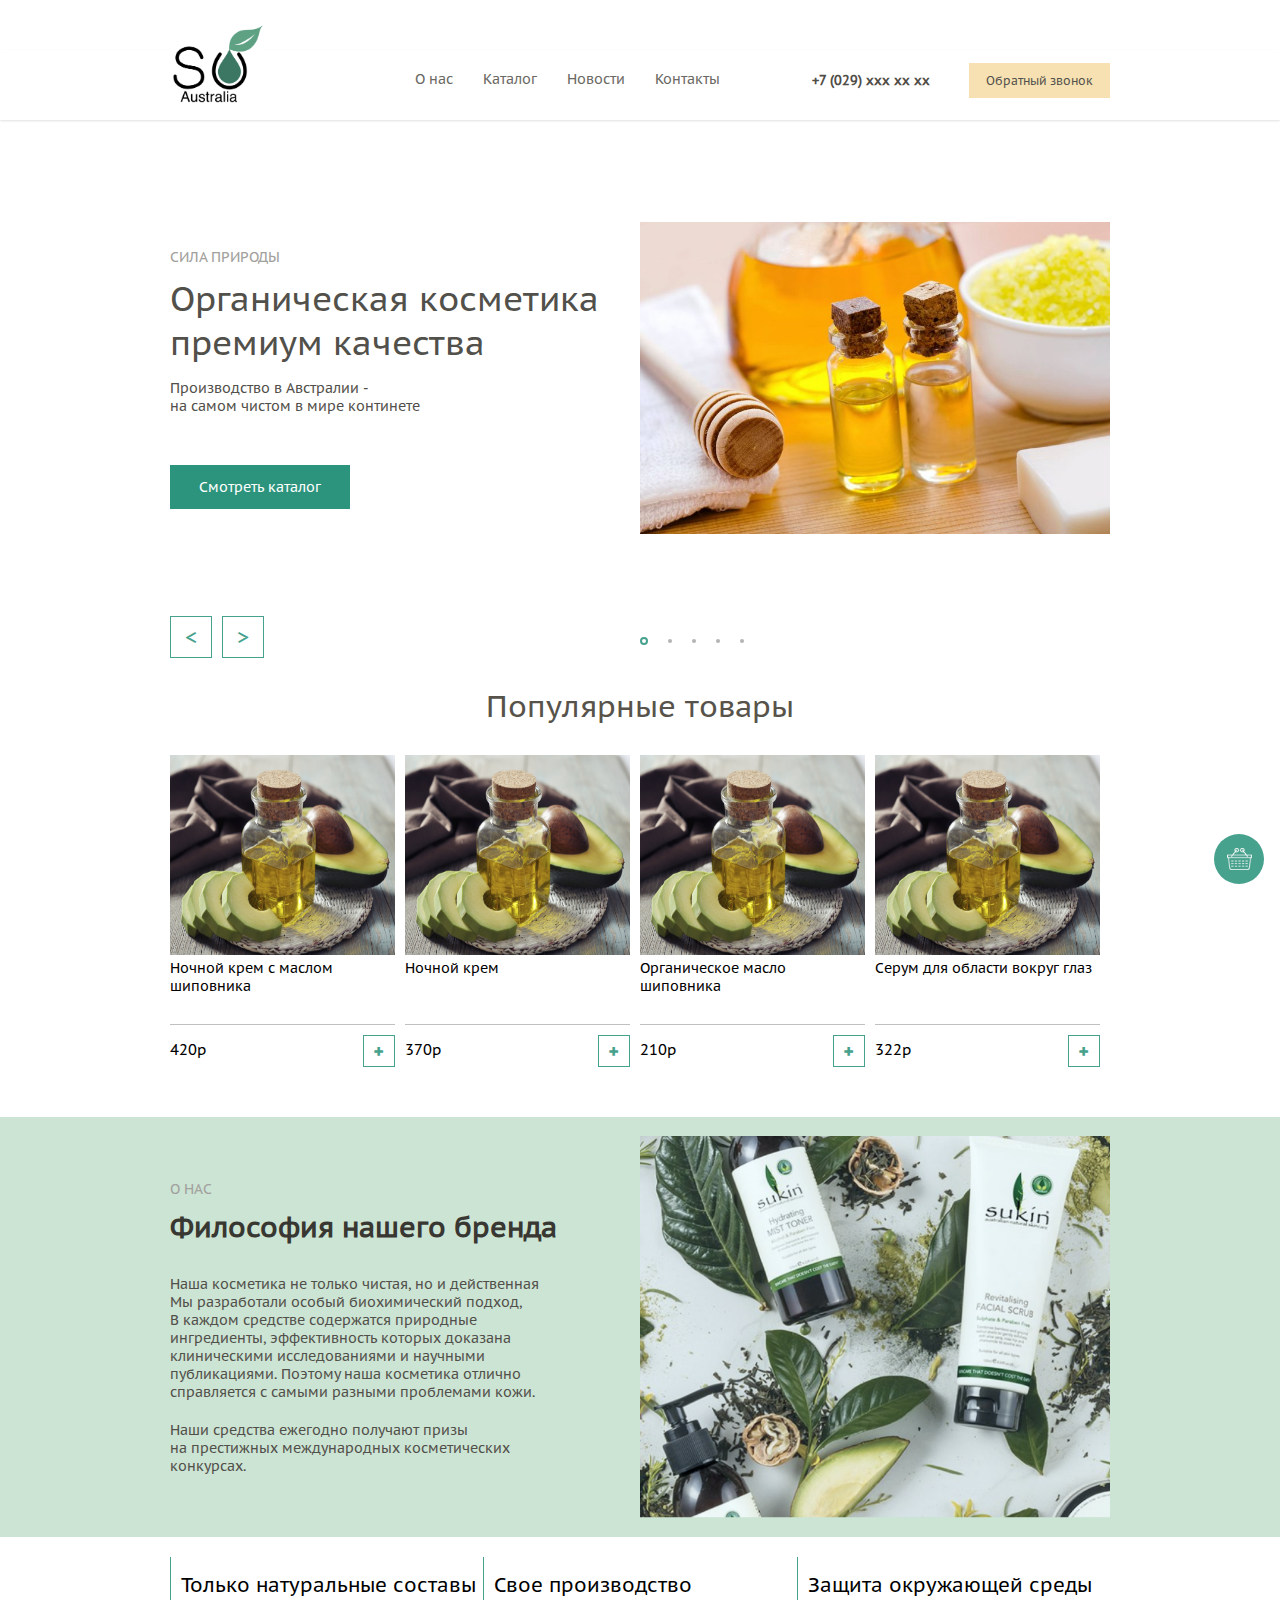
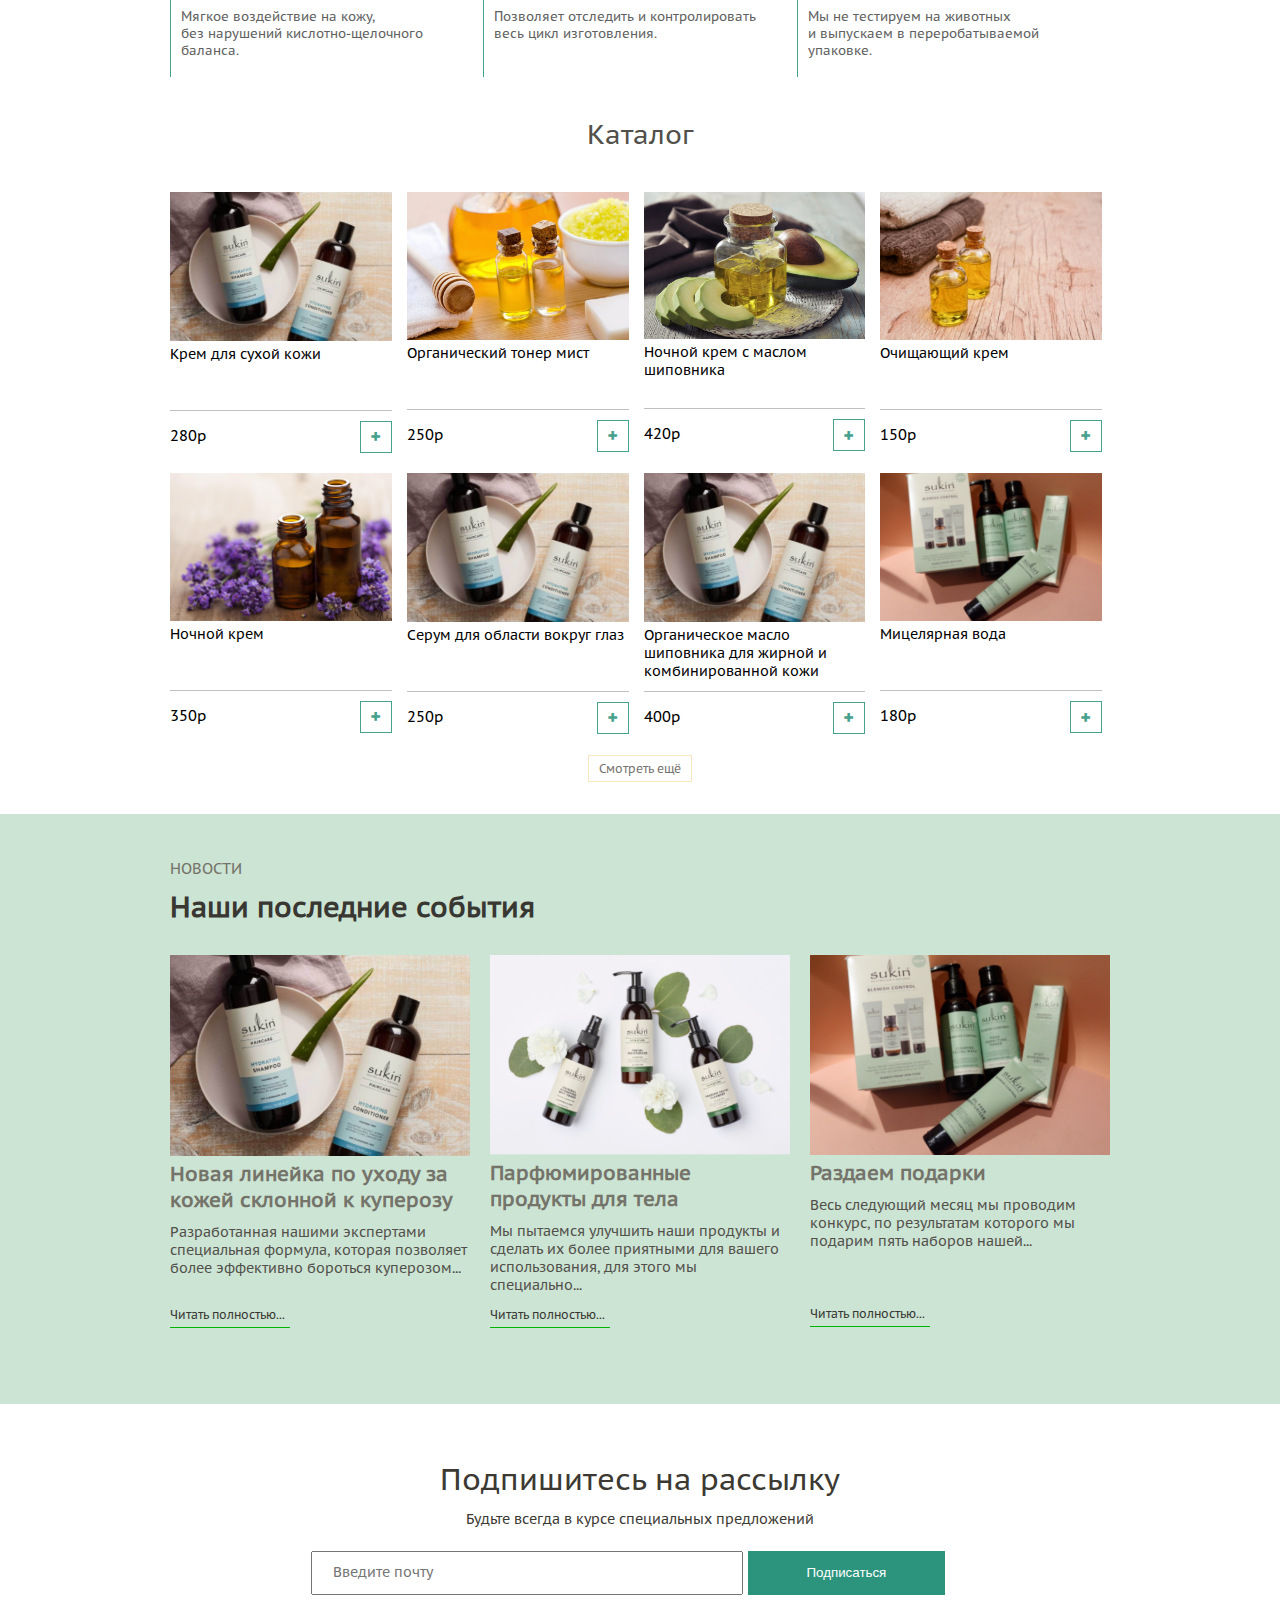
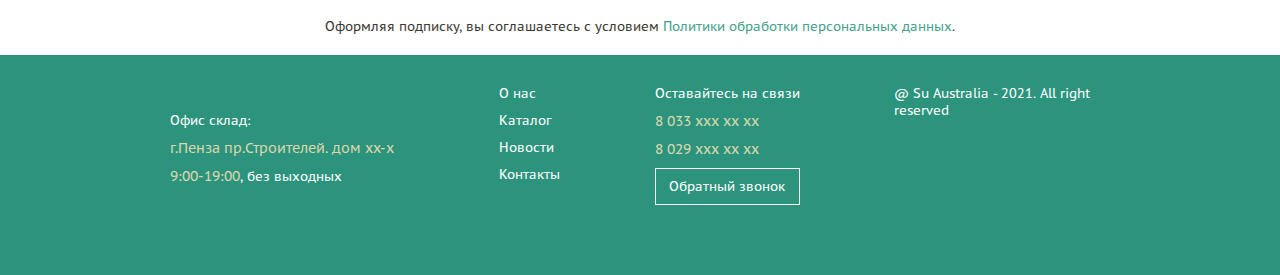
==== commit 7ea6e359: "Обновление работы 1" ====
--- a/index.html
+++ b/index.html
@@ -5,12 +5,49 @@
     <meta charset="UTF-8">
     <meta http-equiv="X-UA-Compatible" content="IE=edge">
     <meta name="viewport" content="width=device-width, initial-scale=1.0">
-    <title>Sokin</title>
+    <title>Su</title>
     <link rel="stylesheet" href="styles/style.css">
-    <link rel="shortcut icon" href="img/лого.png" type="image/x-icon">
+    <link rel="shortcut icon" href="img/shorticon.png" type="image/x-icon">
 </head>
 
 <body>
+    <div class="shop-icon center-all" onclick="shopicon()">
+        <img src="img/shopicon.png" alt="">
+    </div>
+    <div class="shop-panel">
+        <h1 class="center-all">Ваши покупки</h1>
+        <h2 id="limit">* Максимальный размер корзины 5 пунктов:</h2>
+        <ul>
+            <li class="shop-panel-item shop-item1">
+               <div class="itemname itemname1 "></div>
+               <div class="itemprice itemprice1 "></div>
+            </li>
+            <li class="shop-panel-item shop-item2 ">
+                <div class="itemname itemname2 "></div>
+                <div class="itemprice itemprice2"></div>
+             </li>
+            <li class="shop-panel-item shop-item3">
+                <div class="itemname itemname3 "></div>
+                <div class="itemprice itemprice3 "></div>
+            </li>
+            <li class="shop-panel-item shop-item4">
+                <div class="itemname itemname4 ">123</div>
+                <div class="itemprice itemprice4 ">123</div>
+            </li>
+            <li class="shop-panel-item shop-item5">
+                <div class="itemname itemname5">123</div>
+                <div class="itemprice itemprice5 ">123</div>
+            </li>
+            <li class="shop-panel-item"></li>
+        </ul>
+        <div class="shop-panel-order">
+            <div class="shop-panel-order-text ">Итог к оплате:</div>
+            <div class="shop-panel-order-itog"></div>
+        </div>
+        <div class="oplata">
+            Оплатить
+        </div>
+    </div>
     <!-- блок обратного звонка -->
     <div class="recallbg">
         <div class="wrapper recall">
@@ -34,7 +71,7 @@
     <header class="header">
         <div class="wrapper">
             <div class="header__logo">
-                <img src="img/лого.png" alt="">
+                <img src="img/logo.png" alt="">
             </div>
             <div class="header__menu">
                 <ul>
@@ -52,7 +89,7 @@
                     </a>
                 </ul>
             </div>
-            <div class="header__phone">+7 (029) 153 11 47</div>
+            <div class="header__phone">+7 (029) xxx xx xx</div>
             <div class="header__contact">
                 <a href="#" onclick="racallopen()">Обратный звонок</a>
             </div>
@@ -103,34 +140,34 @@
                     <span></span>
                     <div class="price">
                         <a href="">420р</a>
-                        <div class="btn-add center-all">+</div>
+                        <div class="btn-add center-all" onclick="point1('Ночной крем с маслом шиповника',420)"><div class="btn-add-text">&#10006;</div></div>
                     </div>
                 </li>
                 <li>
                     <img src="img/first2.jpg"   alt="">
-                    <h3>Ночной крем с маслом шиповника</h3>
-                    <span></span>
-                    <div class="price">
-                        <a href="">420р</a>
-                        <div class="btn-add center-all">+</div>
+                    <h3>Ночной крем</h3>
+                    <span></span>
+                    <div class="price">
+                        <a href="">370р</a>
+                        <div class="btn-add center-all" onclick="point1('Ночной крем',370)"><div class="btn-add-text">&#10006;</div></div>
                     </div>
                 </li>
                 <li >
                     <img src="img/first2.jpg"  alt="">
-                    <h3>Ночной крем с маслом шиповника</h3>
-                    <span></span>
-                    <div class="price">
-                        <a href="">420р</a>
-                        <div class="btn-add center-all">+</div>
+                    <h3>Органическое масло шиповника</h3>
+                    <span></span>
+                    <div class="price">
+                        <a href="">210р</a>
+                        <div class="btn-add center-all" onclick="point1('Органическое масло шиповника',210)"><div class="btn-add-text">&#10006;</div></div>
                     </div>
                 </li>
                 <li >
                     <img src="img/first2.jpg" alt="">
-                    <h3>Ночной крем с маслом шиповника</h3>
-                    <span></span>
-                    <div class="price">
-                        <a href="">420р</a>
-                        <div class="btn-add center-all">+</div>
+                    <h3>Серум для области вокруг глаз</h3>
+                    <span></span>
+                    <div class="price">
+                        <a href="">322р</a>
+                        <div class="btn-add center-all" onclick="point1('Серум для области вокруг глаз',322)"><div class="btn-add-text">&#10006;</div></div>
                     </div>
                 </li>
                 
@@ -146,7 +183,7 @@
                 <h1>Философия нашего бренда</h1>
                 <h5>
                     <p>
-                        Наша косметика не только чистая но и действенная <br> 
+                        Наша косметика не только чистая, но и действенная <br> 
                         Мы разработали особый биохимический подход, <br>
                         В каждом средстве содержатся природные<br>
                         ингредиенты, эффективность которых доказана <br>
@@ -174,13 +211,13 @@
                 <li>
                     <h2>Только натуральные составы</h2>
                     <h3>
-                        Мягкое воздействие на кожу. <br>
+                        Мягкое воздействие на кожу,<br>
                         без нарушений кислотно-щелочного <br>
                         баланса.
                     </h3>
                 </li>
                 <li>
-                    <h2>Свое Производство</h2>
+                    <h2>Свое производство</h2>
                     <h3>
                         Позволяет отследить и контролировать <br>
                         весь цикл изготовления.
@@ -209,16 +246,16 @@
                     <span></span>
                     <div class="price">
                         <a href="">280р</a>
-                        <div class="btn-add center-all">+</div>
+                        <div class="btn-add center-all" onclick="point1('Крем для сухой кожи',280)"><div class="btn-add-text">&#10006;</div></div>
                     </div>
                 </li>
                 <li>
                     <img src="img/first1.jpg" width="100%" alt="">
-                    <h3>Органический тонер мист без парабенов и алкоголя</h3>
+                    <h3>Органический тонер мист</h3>
                     <span></span>
                     <div class="price">
                         <a href="">250р</a>
-                        <div class="btn-add center-all">+</div>
+                        <div class="btn-add center-all" onclick="point1('Органический тонер мист',250)"><div class="btn-add-text">&#10006;</div></div>
                     </div>
                 </li>
                 <li>
@@ -227,7 +264,7 @@
                     <span></span>
                     <div class="price">
                         <a href="">420р</a>
-                        <div class="btn-add center-all">+</div>
+                        <div class="btn-add center-all" onclick="point1('Ночной крем с маслом шиповника',420)"><div class="btn-add-text">&#10006;</div></div>
                     </div>
                 </li>
                 <li class="lastli">
@@ -236,7 +273,7 @@
                     <span></span>
                     <div class="price">
                         <a href="">150р</a>
-                        <div class="btn-add center-all">+</div>
+                        <div class="btn-add center-all" onclick="point1('Очищающий крем',150)"><div class="btn-add-text">&#10006;</div></div>
                     </div>
                 </li>
                 
@@ -246,7 +283,7 @@
                     <span></span>
                     <div class="price">
                         <a href="">350р</a>
-                        <div class="btn-add center-all">+</div>
+                        <div class="btn-add center-all" onclick="point1('Ночной крем',350)"><div class="btn-add-text">&#10006;</div></div>
                     </div>
                 </li>
                 <li>
@@ -255,7 +292,7 @@
                     <span ></span>
                     <div class="price">
                         <a href="">250р</a>
-                        <div class="btn-add center-all">+</div>
+                        <div class="btn-add center-all" onclick="point1('Серум для области вокруг глаз',250)"><div class="btn-add-text">&#10006;</div></div>
                     </div>
                 </li>
                 <li>
@@ -264,7 +301,7 @@
                     <span></span>
                     <div class="price">
                         <a href="">400р</a>
-                        <div class="btn-add center-all">+</div>
+                        <div class="btn-add center-all" onclick="point1('Органическое масло шиповника для жирной и комбинированной кожи',400)"><div class="btn-add-text">&#10006;</div></div>
                     </div>
                 </li>
                 <li class="lastli">
@@ -273,7 +310,7 @@
                     <span></span>
                     <div class="price">
                         <a href="">180р</a>
-                        <div class="btn-add center-all">+</div>
+                        <div class="btn-add center-all" onclick="point1('Мицелярная вода',180)"><div class="btn-add-text">&#10006;</div></div>
                     </div>
                 </li>
 
@@ -290,16 +327,16 @@
                         <span></span>
                         <div class="price">
                             <a href="">280р</a>
-                            <div class="btn-add center-all">+</div>
+                            <div class="btn-add center-all" onclick="point1('Крем для сухой кожи',280)"><div class="btn-add-text">&#10006;</div></div>
                         </div>
                     </li>
                     <li>
                         <img src="img/first1.jpg" width="100%" alt="">
-                        <h3>Органический тонер мист без парабенов и алкоголя</h3>
+                        <h3>Органический тонер мист</h3>
                         <span></span>
                         <div class="price">
                             <a href="">250р</a>
-                            <div class="btn-add center-all">+</div>
+                            <div class="btn-add center-all" onclick="point1('Органический тонер мист',250)"><div class="btn-add-text">&#10006;</div></div>
                         </div>
                     </li>
                     <li>
@@ -308,7 +345,7 @@
                         <span></span>
                         <div class="price">
                             <a href="">420р</a>
-                            <div class="btn-add center-all">+</div>
+                            <div class="btn-add center-all" onclick="point1('Ночной крем с маслом шиповника',420)"><div class="btn-add-text">&#10006;</div></div>
                         </div>
                     </li>
                     <li class="lastli">
@@ -317,7 +354,7 @@
                         <span></span>
                         <div class="price">
                             <a href="">150р</a>
-                            <div class="btn-add center-all">+</div>
+                            <div class="btn-add center-all" onclick="point1('Очищающий крем',150)"><div class="btn-add-text">&#10006;</div></div>
                         </div>
                     </li>
                     
@@ -327,7 +364,7 @@
                         <span></span>
                         <div class="price">
                             <a href="">350р</a>
-                            <div class="btn-add center-all">+</div>
+                            <div class="btn-add center-all" onclick="point1('Ночной крем',350)"><div class="btn-add-text">&#10006;</div></div>
                         </div>
                     </li>
                     <li>
@@ -336,7 +373,7 @@
                         <span ></span>
                         <div class="price">
                             <a href="">250р</a>
-                            <div class="btn-add center-all">+</div>
+                            <div class="btn-add center-all" onclick="point1('Серум для области вокруг глаз',250)"><div class="btn-add-text">&#10006;</div></div>
                         </div>
                     </li>
                     <li>
@@ -345,7 +382,7 @@
                         <span></span>
                         <div class="price">
                             <a href="">400р</a>
-                            <div class="btn-add center-all">+</div>
+                            <div class="btn-add center-all" onclick="point1('Органическое масло шиповника для жирной и комбинированной кожи',400)"><div class="btn-add-text">&#10006;</div></div>
                         </div>
                     </li>
                     <li class="lastli">
@@ -354,7 +391,7 @@
                         <span></span>
                         <div class="price">
                             <a href="">180р</a>
-                            <div class="btn-add center-all">+</div>
+                            <div class="btn-add center-all" onclick="point1('Мицелярная вода',180)"><div class="btn-add-text">&#10006;</div></div>
                         </div>
                     </li>
                 </div>
@@ -377,20 +414,20 @@
                 <li >
                     <img src="img/news1.png" width="100%" alt="" >
                     <h4>Новая линейка по уходу за кожей склонной к куперозу</h4>
-                    <h5>Разработанная нашими экспертами специальная формула которая позволяет более эффективно бороться куперозом...</h5>
-                    <div class="btn-readmore" style="margin-top: 30px;">Читать полностью</div>
+                    <h5>Разработанная нашими экспертами специальная формула, которая позволяет более эффективно бороться куперозом...</h5>
+                    <div class="btn-readmore" style="margin-top: 30px;">Читать полностью...</div>
                 </li>
                 <li >
                     <img src="img/news2.png" width="100%" alt="" >
                     <h4>Парфюмированные продукты для тела</h4>
                     <h5>Мы пытаемся улучшить наши продукты и сделать их более приятными для вашего использования, для этого мы специально...</h5>
-                    <div class="btn-readmore" style="margin-top: 13px;">Читать полностью</div>
+                    <div class="btn-readmore" style="margin-top: 13px;">Читать полностью...</div>
                 </li>
                 <li >
                     <img src="img/news3.png" width="100%" alt="" >
                     <h4>Раздаем подарки</h4>
-                    <h5>Весь следующий месяц мы проводим конкурс по результатам которого мы подарим пять наборов нашей...</h5>
-                    <div class="btn-readmore" style="margin-top: 56px;">Читать полностью</div>
+                    <h5>Весь следующий месяц мы проводим конкурс, по результатам которого мы подарим пять наборов нашей...</h5>
+                    <div class="btn-readmore" style="margin-top: 56px;">Читать полностью...</div>
                 </li>
             </ul>
         </div>
@@ -407,7 +444,7 @@
                     <input type="button" class="sub-btn" value="Подписаться" onclick="sub()">
                 </form>
              </div>
-            <h4 style="font-size: 13px;">Оформаляя подписку, вы соглашаетесь с условием <span>Политики обработки персональных данных</span>.</h4>
+            <h4 style="font-size: 13px;">Оформляя подписку, вы соглашаетесь с условием <span>Политики обработки персональных данных</span>.</h4>
         </div>
     </div>
     <!-- конец блока подписка -->
@@ -419,8 +456,7 @@
                     <div class="items_item"><img width="50%" src="img/лого.png" alt=""></div>
                     <div class="items_item">Офис склад:</div>
                     <div class="items_item">
-                        <span>г.Пенза пр.Строителей. дом152-б</span><br>
-                        ТРЦ Берлин, 1 этаж
+                        <span>г.Пенза пр.Строителей. дом xx-x</span><br>
                     </div>
                     <div class="items_item">
                         <span>9:00-19:00</span>, без выходных
@@ -434,8 +470,8 @@
                 </li>
                 <li class="footer_items ">
                     <div class="items_item">Оставайтесь на связи</div>
-                    <div class="items_item"><span>8 033 153 11 47</span></div>
-                    <div class="items_item"><span>8 029 153 11 47</span></div>
+                    <div class="items_item"><span>8 033 xxx xx xx</span></div>
+                    <div class="items_item"><span>8 029 xxx xx xx</span></div>
                     <div class="items_item">
                         <div class="footer-contact center-all">
                             <a href="#footer" onclick="racallopen()" style="border-bottom: 0;">Обратный звонок</a>
@@ -443,12 +479,7 @@
                     </div>
                 </li>
                 <li class="footer_items">
-                    <div class="items_item">
-                        Принимаем к оплате: <br>
-                        <img src="img/png1.PNG" alt="" width="25%">
-                        <img src="img/png2.PNG" alt="" width="25%">
-                    </div>
-                    <div class="items_item">@ Sukin Australia - 2021. All right reserved</div>
+                    <div class="items_item">@ Su Australia - 2021. All right reserved</div>
                 </li>
             </ul>
         </div>
--- a/styles/style.css
+++ b/styles/style.css
@@ -66,7 +66,109 @@
     font-weight: 100;
     float: right;
 }
+/* Блок корзины */
 
+/* Иконка корзины */
+.shop-icon{
+    width: 50px;
+    height: 50px;
+    border-radius: 50px;
+    background: #46A18D;
+    position: fixed;
+    right: 1em;
+    bottom: 1em;
+    transition: 0.2s;}
+.shop-icon:hover{
+    background: #50d6b9;
+    transition: 0.2s;}
+.shop-icon img{
+    width: 50%;
+    transition: 0.2s;}
+.shop-icon:hover img{
+    width: 65%;
+    transition: 0.2s;}
+.shop-icon:active{
+    background: #2f7969;}
+/* Панель корзины */
+
+.shop-panel{
+    width: 250px;
+    height: auto;
+    background: white;
+    display: none;
+    position: fixed;
+    right: 1em;
+    bottom: 1em;}
+.shop-panel h1{
+    height: auto;
+    padding: 10px 0 10px 0;
+    background: #2C947D;
+    font-size: 20px;
+    font-weight: 100;
+    color: white;}
+.shop-panel h2{
+    height: auto;
+    padding: 5px 0 10px 10px;
+    font-size: 10px;
+    color: #a15146;}
+.shop-panel .shop-panel-item{
+    width: 100%;
+    height: auto;
+    margin-top: 10px;
+    margin-bottom: 10px;
+    display: none;
+    align-items: center;
+    justify-content: space-between;
+    float: left;}
+.shop-panel .itemname{
+    width: auto;
+    max-width: 60%;
+    height: auto;
+    margin: 10px 0 10px 10px;
+    border: none;
+    font-size: 11px;
+    color: #3a3935;
+    float: left;}
+.shop-panel .itemprice{
+    width: auto;
+    height: 20px;
+    margin: 10px 15px 10px 0;
+    border: none;
+    color: #1c7965;
+    float: right;}
+.shop-panel-order{
+    width: 90%;
+    height: auto;
+    padding: 10px;
+    float: left; }
+.shop-panel-order-text{
+    width: auto;
+    height: auto;
+    color: #3a3935;
+    font-size: 18px;
+    float: left;}
+.shop-panel-order-itog{
+    width: auto;
+    height: auto;
+    font-size: 18px;
+    color: #1c7965;
+    float: right;}
+
+.oplata{
+    width: 100%;
+    height: auto;
+    margin-top: 10px;
+    padding: 10px 0 10px 0;
+    background: #1c7965;
+    text-align: center;
+    color: white;
+    display: none;
+    transition: 0.2s;
+    float: right;}
+.oplata:hover{
+    background: #135244;
+    transition: 0.2s;}
+/* Конец блока коризны */
 /* Блок обратного звонка */
 .recallbg{
     width:100vw;
@@ -149,7 +251,7 @@
 .header{
     width: 100%;
     height: 60px;
-    padding: 5px 0 5px 0;
+    padding: 0 0 10px 0;
     box-shadow: 0px 1px 2px rgb(224, 224, 224);
     color: #54524C;
     float: left;}
@@ -160,8 +262,10 @@
     justify-content: space-between;
     align-items: center;}
 .header__logo{
+    position: block;
     width: 10%;
-    height: 100%;}
+    align-self: flex-end;
+}
 .header__logo img{
     margin-top: 0 auto;
     max-width: 100%;}
@@ -361,12 +465,14 @@
     height: 30px;
     margin-top: 10px;
     border: 1px solid #46A18D;
-    font-size: 25px;
-    
+    font-size: 12px;
     transition: 0.2s;
     font-weight: 100;
     color: #46A18D;
     float: right;}
+.price .btn-add .btn-add-text{
+    transform: rotate(45deg);
+}
 .price .btn-add:hover{
     background:#46A18D;
     color: white;
